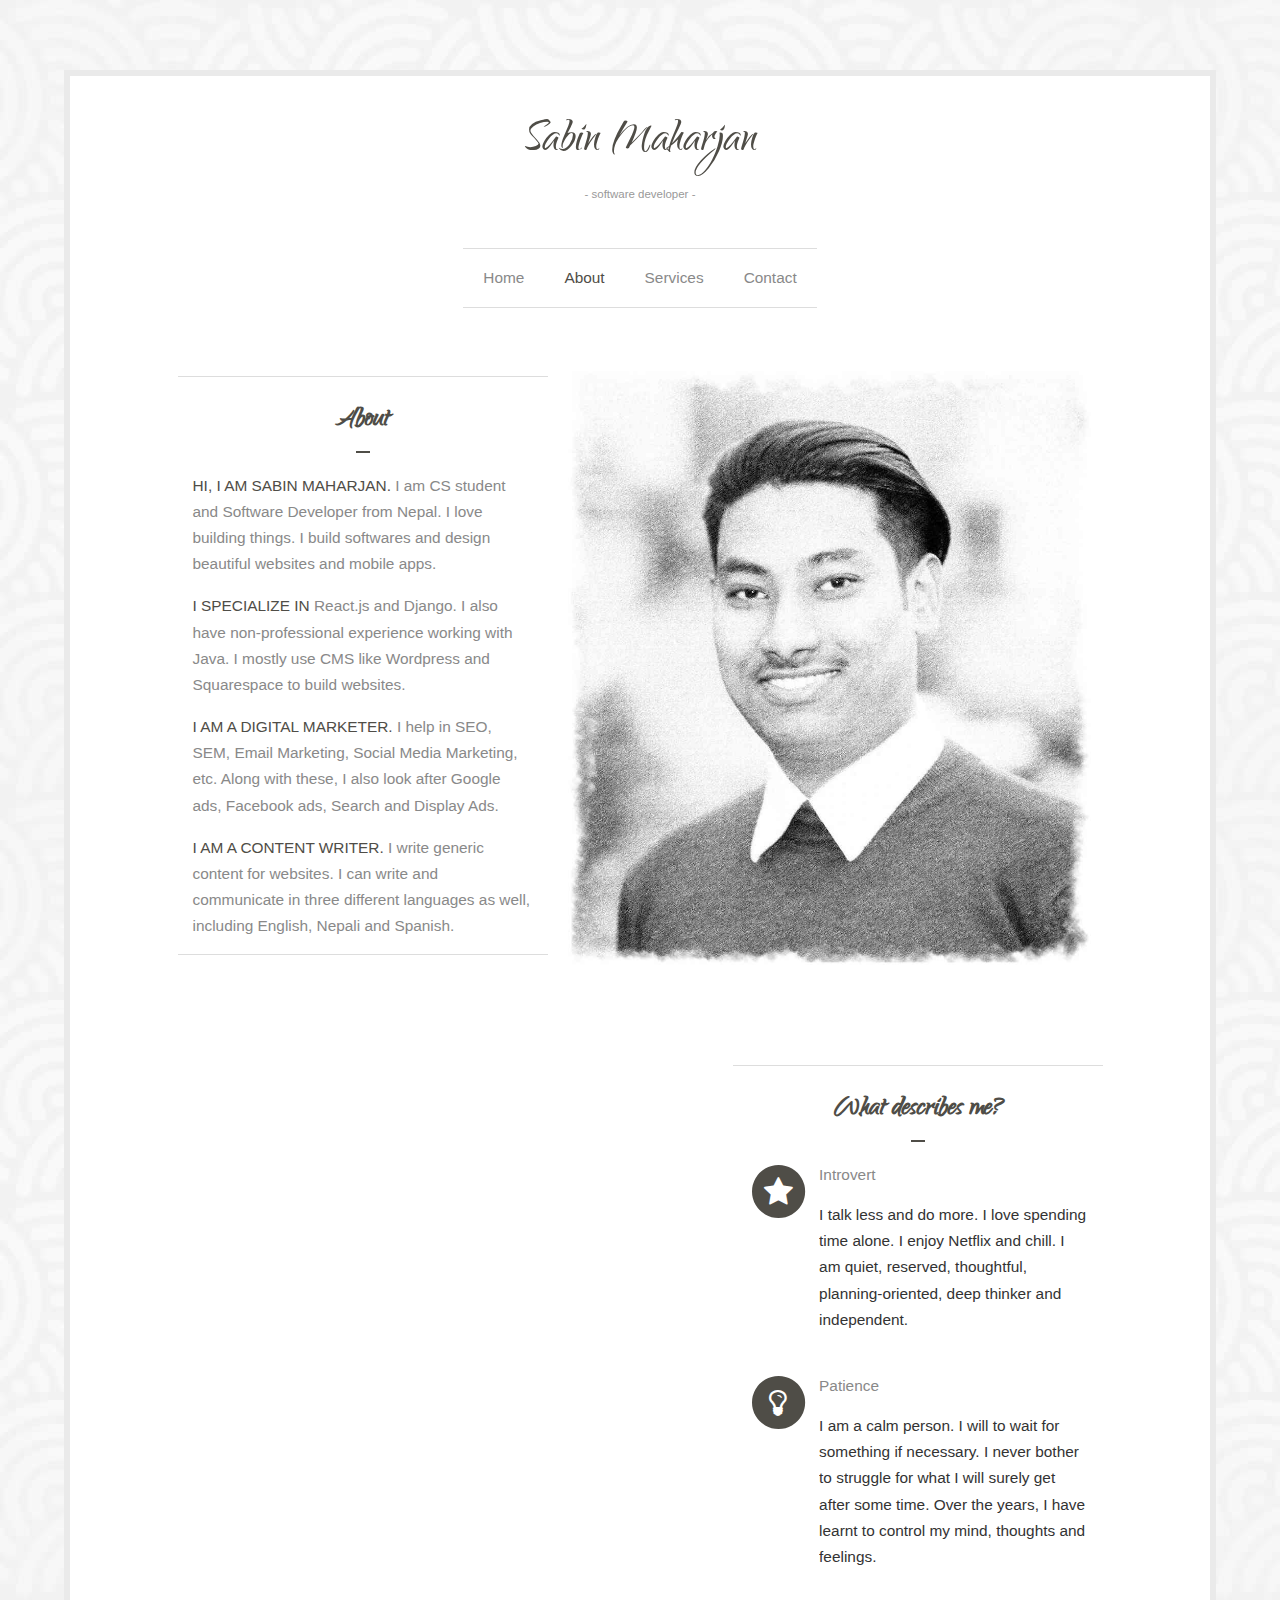
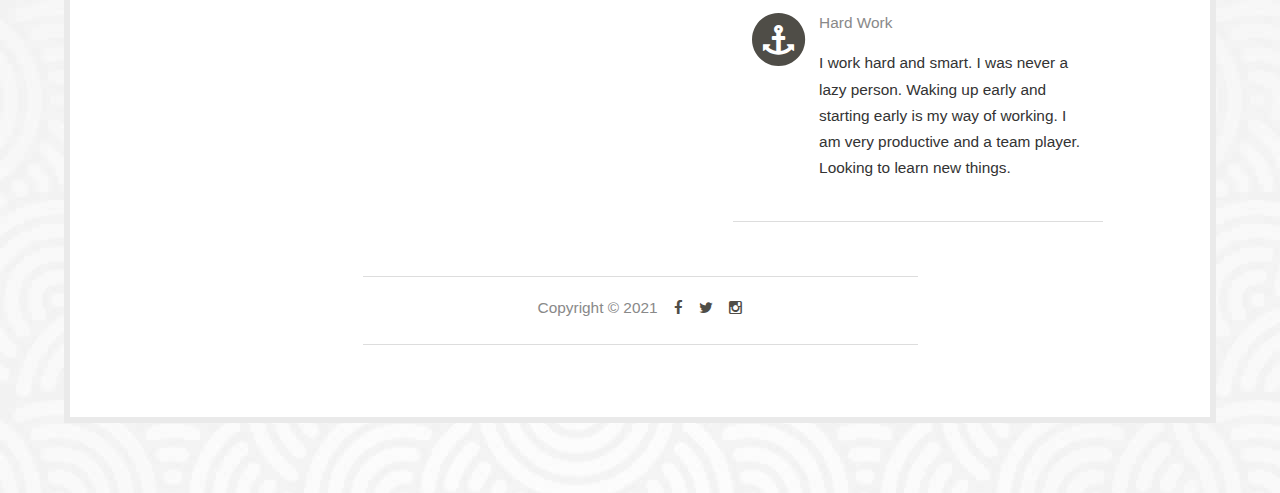
==== about.html @ 5a9d1eaa "First Commit" ====
<!DOCTYPE html>
<html lang="en">
    <head>
        <title>Sabin Maharjan - About</title>

        
        <link rel="apple-touch-icon" sizes="180x180" href="icon/apple-touch-icon.png">
        <link rel="icon" type="image/png" sizes="32x32" href="icon/favicon-32x32.png">
        <link rel="icon" type="image/png" sizes="16x16" href="icon/favicon-16x16.png">
        <link rel="manifest" href="/site.webmanifest">

        <meta charset="utf-8">
        <meta name="description" content="">
        <meta name="viewport" content="width=device-width, initial-scale=1">
        
        <!-- Boostrap Core CSS-->
        <link rel="stylesheet" href="css/bootstrap.min.css"> 
        
        <!-- Main CSS -->
        <link rel="stylesheet" href="css/style.css">
        
        <!-- Animate CSS -->
        <link href="css/animate.css" rel="stylesheet">
        
        <!-- Google fonts -->
        <link href='http://fonts.googleapis.com/css?family=Oxygen:400,300' rel='stylesheet' type='text/css'>
        <link rel="stylesheet" type="text/css" href="http://fonts.googleapis.com/css?family=Qwigley" >
        <!-- Font awesome -->
        <link href="font-awesome-4.1.0/css/font-awesome.min.css" rel="stylesheet" type="text/css">

   </head>
   <body>
   
   <!-- Start wrapper -->
   <div class="wrapper">
  	  <div class="col-md-12">
         <!-- Logo -->
         <div class="brand wow fadeIn" data-wow-delay="0.1s"> Sabin Maharjan
           <div class="title"> - software developer -  </div>
         </div>

         <!-- Navigation -->
         <nav class="navbar navbar-default" role="navigation">
            <!-- Brand and toggle get grouped for better mobile display -->
            <div class="navbar-header">
                <button type="button" class="navbar-toggle" data-toggle="collapse" data-target="#bs-example-navbar-collapse-1">
                    <span class="sr-only">Toggle navigation</span>
                    <span class="icon-bar"></span>
                    <span class="icon-bar"></span>
                    <span class="icon-bar"></span>
                </button>
                <!-- navbar-brand is hidden on larger screens, but visible when the menu is collapsed -->
                <div class="navbar-brand"><a href="#">Sabin Maharjan</a>
                <div class="title"> - software developer - </div>
                </div>
                 
            </div>
            <!-- Collect the nav links, forms, and other content for toggling -->
            <div class="collapse navbar-collapse" id="bs-example-navbar-collapse-1">
                <ul class="nav navbar-nav">
                    <li class="dropdown">
                        <li>
                            <a href="index.html">Home</a>
                        </li>
                    </li>
                    <li class="active">
                       <a href="about.html">About</a>
                    </li>
                    <li>
                       <a href="services.html">Services</a>
                    </li>
                    <li>
                       <a href="contact.html">Contact</a>
                    </li>
                </ul>
            </div>
            <!-- /navbar-collapse -->
         </nav>
         <!-- End nav -->


         <!-- Start margin -->
         <div class="margin-about">
             <!-- Start left column -->
             <div class="box-about col-md-4 col-xs-offset-1">
               <h3 class="heading-inner">About</h3>
                  <div class="hr"></div>
                    <h4>
                    <span class="text-about">Hi, I am Sabin Maharjan. </span> I am CS student and Software Developer from Nepal. I love building things. I build softwares and design beautiful websites and mobile apps.
                    </h4>
                    
                    <h4>
                    <span class="text-about">I specialize in</span> React.js and Django. I also have non-professional experience working with Java. I mostly use CMS like Wordpress and Squarespace to build websites.
                    </h4>
                    
                    <h4>
                    <span class="text-about">I am a digital marketer.</span> I help in SEO, SEM, Email Marketing, Social Media Marketing, etc. Along with these, I also look after Google ads, Facebook ads, Search and Display Ads.</h4>
                    <h4>
                    <span class="text-about">I am a content writer.</span> I write generic content for websites. I can write and communicate in three different languages as well, including English, Nepali and Spanish.</h4>               
                   
             </div>
             <!-- End left column -->
             
             <!-- Start right image -->
             <div class="col-md-6 wow fadeIn" data-wow-delay="0.1s">
               <img src="img/potrait1.jpg" alt="" class="photo-about"/> 
             </div>
             <!-- End right image -->
         </div>
         <!-- End margin -->
         
         <div class="col-md-12">
         </div>
         
         
         <!-- Start margin -->
         <div class="margin-about">
         <!-- Start right image -->
             <div class="col-md-6 wow fadeIn col-md-offset-1" data-wow-delay="0.1s">
               <img src="img/potrait2.jpg" alt="" class="photo-about"/> 
             </div>
             <!-- End right image -->
             <!-- Start left column -->
             <div class="box-about col-md-4">
               <h3 class="heading-inner">What describes me?</h3>
                  <div class="hr"></div>
                    <div class="media">
                   <div class="pull-left">
                       <span class="fa-stack fa-2x">
                            <i class="fa fa-circle fa-stack-2x text-primary"></i>
                            <i class="fa fa-star fa-stack-1x fa-inverse"></i>
                       </span> 
                   </div>
                   <div class="media-body">
                       <h4 class="media-heading">Introvert</h4>
                       <p>I talk less and do more. I love spending time alone. I enjoy Netflix and chill. I am quiet, reserved, thoughtful, planning-oriented, deep thinker and independent.</p>
                   </div>
               </div>
               <div class="media">
                   <div class="pull-left">
                       <span class="fa-stack fa-2x">
                            <i class="fa fa-circle fa-stack-2x text-primary"></i>
                            <i class="fa fa-lightbulb-o fa-stack-1x fa-inverse"></i>
                       </span> 
                   </div>
                   <div class="media-body">
                       <h4 class="media-heading">Patience</h4>
                       <p>I am a calm person. I will to wait for something if necessary. I never bother to struggle for what I will surely get after some time.
                           Over the years, I have learnt to control my mind, thoughts and feelings.
                       </p>
                   </div>
               </div>
               <div class="media">
                   <div class="pull-left">
                       <span class="fa-stack fa-2x">
                            <i class="fa fa-circle fa-stack-2x text-primary"></i>
                            <i class="fa fa-anchor fa-stack-1x fa-inverse"></i>
                       </span> 
                   </div>
                   <div class="media-body">
                       <h4 class="media-heading">Hard Work</h4>
                      <p>I work hard and smart. I was never a lazy person. Waking up early and starting early is my way of working. I am very productive and a team player. Looking to learn new things.</p>
                   </div>
              </div>
                               
             </div>
             <!-- End left column -->
             
             
         </div>
         <!-- End margin -->
         

         <!-- Start footer -->
         <div class="footer col-md-6 col-xs-offset-3">
              <h5>Copyright © 2021 
                <a href="https://facebook.com/sabinmhx"><i class="fa fa-facebook fa-1x icon1"></i></a>
                <a href="https://twitter.com/sabinmhx"><i class="fa fa-twitter fa-1x icon1"></i></a>
                <a href="https://instagram.com/sabinmhx"><i class="fa fa-instagram fa-1x icon1"></i></a>
              </h5>
         </div>
         <!-- End footer -->

      </div>
      <!-- End col-md-12 -->

   </div>
   <!-- End wrapper -->

      
   <!-- jQuery Version 1.11.0 -->
   <script src="js/jquery-1.11.0.js"></script>
   <!-- Boostrap JS -->
   <script src="js/bootstrap.min.js"></script>
   <!-- Smooth scroll JS -->
   <script src="js/smoothscroll.js"></script>
   
   <!-- Wow JavaScript -->
   <script src="js/wow.js"></script>
    
    <script>
    new WOW().init();
    </script>


</body>
</html>
---- css/style.css ----
/* ----------------------------------------------------
	 General styles
------------------------------------------------------- */


body {
	background-color: white;
	background-image: url(../img/bg.jpg);
	background-position: left top;
	background-repeat: repeat;
	-webkit-font-smoothing: antialiased;
}

a {
    color: #4f4d47;
	text-decoration: none;
	-webkit-transition: all .35s; 
	transition: all .35s;
}

a:hover {
	color: #dadada;	
	text-decoration: underline;
}


.wrapper {
  background: white;
  margin: 70px auto;
  width: 90%;
  max-width: 1250px;
  overflow: hidden;
  border: 6px solid #eaeaea;
  -webkit-box-sizing: border-box;
  -moz-box-sizing: border-box;
  box-sizing: border-box;
}


img {
	max-width: 100%;	
	height: auto;
}


p {
	font-size: 1.1em;
    font-family: 'Inter', sans-serif;	
	color: #333;
	line-height: 1.7em;
	margin-top: 14px;
	margin-bottom: 20px;	
}


h1 {
    font-family: 'Qwigley', Helvetica, Sans-serif;	   
    font-size: 2.2em;
	font-weight: 600;
    color: #4f4d47;
	margin-top: 50px;
	margin-bottom: 0;
	text-align: center;
	line-height: 1.7em;
}

h2 {	
    font-family: 'Inter', sans-serif;	
    font-size: 1em;
	font-weight: 400;
	color: #898989;
	margin-top: 40px;
	margin-bottom: 34px;
	text-align: center;
	line-height: 1.7em;
	padding-left: 150px;
	padding-right: 150px;
}


h3 {
    font-family: 'Inter', sans-serif;	
    font-size: 1em;
	font-weight: 400;
	color: #898989;
	margin-top: 16px;
	margin-bottom: 14px;
	text-align: left;
	line-height: 1.7em;
}


h4 {
	font-family: 'Inter', sans-serif;	
    font-size: 1em;
	font-weight: 400;
	color: #898989;
	margin-top: 16px;
	margin-bottom: 14px;
	text-align: left;
	line-height: 1.7em;
}


.heading-inner {
    font-family: 'Qwigley', Helvetica, Sans-serif;	   
    font-size: 2.2em;
	font-weight: 600;
    color: #4f4d47;
	margin-top: 16px;
	margin-bottom: 0;
	text-align: center;
	line-height: 1.7em;
}


.hr {
	border-bottom: 2px solid #4f4d47;
	display: block;
	width: 14px;
	margin: auto;
	margin-bottom: 20px;
}


.media, .media-heading {
	font-size: 1em;
}

.media .text-primary {
    color: #4f4d47;
}

.media, p {
	font-size: 1em;
    font-family: 'Inter', sans-serif;	
	color: #333;
	line-height: 1.7em;
	margin-top: 14px;
	margin-bottom: 20px;	
}



/* ----------------------------------------------------
	 Navigation and logo styles
------------------------------------------------------- */


.brand {
	display: none;
}

.navbar-default .navbar-brand {
    padding: 10px 12px 14px;
    text-align: center;
    font-family: 'Qwigley', Helvetica, Sans-serif;		
	font-size: 2.4em;
    line-height: normal;
    color: #4f4d47;
	text-transform: capitalize;
	margin-top: 38px;
}

.navbar-default .navbar-brand .title {
    display: block;
    padding: 10px 0 45px;
    text-align: center;
    font-size: 0.3em;
    font-weight: 400;
	color: #999999;
    text-transform: lowercase;
	font-family: 'Inter', sans-serif;	
}


.navbar-nav {
    text-transform: capitalize;
    font-weight: 400;
}

.navbar-default {
	background-color: transparent;
}

.navbar-toggle {
    margin-top: 30px;
	border: none;
}

.nav .open>a, .nav .open>a:hover, .nav .open>a:focus {
    background-color: #eee;
    border-color: transparent;
}

@media screen and (min-width:768px) {

.brand {
    display: inherit;
    margin: 0;
    padding: 30px 0 14px;
    text-align: center;
    font-family: 'Qwigley', Helvetica, Sans-serif;
	font-size: 4.1em;
    line-height: normal;
    color: #4f4d47;
    text-transform: capitalize;
}


.brand .title {
    display: block;
    padding: 10px 0 27px;
    text-align: center;
    font-size: 0.2em;
    font-weight: 400;
	color: #999999;
    text-transform: lowercase;
	font-family: 'Inter', sans-serif;	
}

.navbar {
    border-radius: 0; 
    min-height: 0;
}


.navbar-header {
    display: none;
}

.navbar-default {
    border: none;
    background: #fff;
    margin-top: 7px;
	padding-bottom: 12px;
}
	
.navbar-default .navbar-nav>li>a {
	color: #898989;
	font-family: 'Inter', sans-serif;
	font-size: 1.1em;
    border-top: 1px solid #dddddd;
    border-bottom: 1px solid #dddddd;
}

.navbar-default .navbar-nav>li>a:hover {
	color: #999999;
}

.nav>li>a {
    padding: 20px;
}

.navbar-nav>li>a {
    line-height: normal;
}

.navbar-nav {
    display: table;
    float: none;
    margin: 0 auto;
    table-layout: fixed;
}

.navbar-default .navbar-nav > .active > a, 
.navbar-default .navbar-nav > .active > a:hover, 
.navbar-default .navbar-nav > .active > a:focus {
    color: #4f4d47;
	background-color: transparent;
}

}


/* ----------------------------------------------------
	 Buttons styles
------------------------------------------------------- */


.btn {
	border-radius: 0px;
	text-decoration: none;
	padding: 12px 15px;
	font-size: 1em;
	line-height: 1.5em;
	font-weight: 400;
	letter-spacing: 0.2em;
	-webkit-transition: all .2s ease-in-out;
	-moz-transition: all .2s ease-in-out;
	-ms-transition: all .2s ease-in-out;
	-o-transition: all .2s ease-in-out;
	transition: all .2s ease-in-out;
	margin-bottom: 10px;
	margin-top: 10px;
}

.home-btn {
	color: #898989;
	background-color: transparent;
    border: 2px solid #dadada;
}

.home-btn:hover {
    color: #4f4d47;
	background-color: transparent;
	border-color: #4f4d47;	
}

.home1-btn {
	color: #898989;
	background-color: transparent;
    border: 2px solid #dadada;
	margin-top: 30px;
}

.home1-btn:hover {
    color: #4f4d47;
	background-color: transparent;
	border-color: #4f4d47;	
}


/* ----------------------------------------------------
	 Home page styles
------------------------------------------------------- */


.main-image {
	margin-top: 20px;
	z-index:1;
}


.box-home {
	color: #898989;
	font-family: 'Inter', sans-serif;
	font-size: 1.35em;
    border-top: 1px solid #dddddd;
    border-bottom: 1px solid #dddddd;
	margin-top: 220px;
}

.box-home a {
    color: #e74c3c;
	font-family: 'Inter', sans-serif;
	font-size: 0.9em;
}

.quote-img{
	margin-left: 85%;
}

.box-home a:hover{
	color: #898989;
}


.photo-home {
	margin-top: 60px;
	margin-bottom: 30px;
	margin-left: 5px;
}

.text-left {
    font-family: 'Inter', sans-serif;
    font-size: 1em;
	color: #898989;
	margin-top: 16px;
	margin-bottom: 14px;
	text-align: left;
	line-height: 1.7em;
	display: inline;
	font-weight: 400;
}


.first .square {
    width: 200px;
    height: 200px;
    border: 15px solid white;
    position: absolute;
    top: 87px;
    right: 41px;
    z-index: 1;
}


/* ----------------------------------------------------
	 About page styles
------------------------------------------------------- */


.margin-about {
	margin-top: -32px;
}


.box-about {
	color: #898989;
	font-family: 'Inter', sans-serif;
	font-size: 1.1em;
    border-top: 1px solid #dddddd;
    border-bottom: 1px solid #dddddd;
	margin-top: 68px;
}

.photo-about {
	margin-top: 59px;
	margin-bottom: 30px;
	margin-left: 5px;
}


.text-about {
    font-size: 1em;
	font-weight: 400;
	text-transform: uppercase;
    color: #4f4d47;
}


/* ----------------------------------------------------
	 Services page styles
------------------------------------------------------- */


.margin-services {
	margin-top: 50px;
}

.margin-services p {
	font-size: 1.1em;
    font-family: 'Inter', sans-serif;	
	line-height: 1.7em;
	margin-top: 14px;
	margin-bottom: 20px;
}

.heading-services {
    font-size: 1.4em;
	font-weight: 600;
    color: #4f4d47;
	margin-top: 140px;
	text-align: center;
	font-family: 'Inter', sans-serif;
	line-height: 1.7em;
	margin-left: -160px;
	background-color: #e0e0e0;
	padding: 15px;
	width: 44%;
}

.photo-services {
	margin-top: 13px;
	margin-bottom: 86px;
}

.first-s .square {
    width: 200px;
    height: 200px;
    border: 15px solid white;
    position: absolute;
    top: 77px;
    right: 41px;
}


/* ----------------------------------------------------
	 Collections page styles
------------------------------------------------------- */


.margin-collection {
	margin-top: 30px;
}

.heading-c {
	font-family: 'Inter', sans-serif;
    font-size: 1em;
	font-weight: 400;
	color: #898989;
	margin-top: 16px;
	margin-bottom: 45px;
	text-align: center;
	line-height: 1.7em;
}

.portfolio-items, 
.portfolio-filter {
  list-style: none outside none;
  margin: 0 0 40px 0;
  padding: 0;
}

.portfolio-filter > li {
  display: inline-block;
}

.portfolio-filter > li a {
  background: none repeat scroll 0 0 #FFFFFF;
  font-size: 1em;
  font-weight: 400;
  margin-right: 10px;
  text-transform: lowercase;
  transition: all 0.9s ease 0s;
  -moz-transition: all 0.9s ease 0s;
  -webkit-transition: all 0.9s ease 0s;
  -o-transition: all 0.9s ease 0s;
  outline: none;
  border-radius: 0;
  color: #898989;
  background-color: transparent;
  border: 1px solid #dadada;

}

.portfolio-filter > li a:hover,
.portfolio-filter > li a.active{
  color: #898989;
  background: #e0e0e0;
  border: 1px solid #dadada;
  box-shadow: none;
}

.portfolio-items > li {
  float: left;
  padding: 0;
  -webkit-box-sizing: border-box;
  -moz-box-sizing: border-box;
  box-sizing: border-box;
}

.portfolio-item {
  margin: 0;
  padding:0;
}

/* Isotope styles */
/**** Isotope Filtering ****/
.isotope-item {
  z-index: 2;
}

.isotope-hidden.isotope-item {
  z-index: 1;
}

/**** Isotope CSS3 transitions ****/
.isotope,
.isotope .isotope-item {
  -webkit-transition-duration: 0.8s;
  -moz-transition-duration: 0.8s;
  -ms-transition-duration: 0.8s;
  -o-transition-duration: 0.8s;
  transition-duration: 0.8s;
}

.isotope {
  -webkit-transition-property: height, width;
  -moz-transition-property: height, width;
  -ms-transition-property: height, width;
  -o-transition-property: height, width;
  transition-property: height, width;
}

.isotope .isotope-item {
  -webkit-transition-property: -webkit-transform, opacity;
  -moz-transition-property: -moz-transform, opacity;
  -ms-transition-property: -ms-transform, opacity;
  -o-transition-property: -o-transform, opacity;
  transition-property: transform, opacity;
}

/**** disabling Isotope CSS3 transitions ****/
.isotope.no-transition,
.isotope.no-transition .isotope-item,
.isotope .isotope-item.no-transition {
  -webkit-transition-duration: 0s;
  -moz-transition-duration: 0s;
  -ms-transition-duration: 0s;
  -o-transition-duration: 0s;
  transition-duration: 0s;
}

/* End: Recommended Isotope styles */
/* disable CSS transitions for containers with infinite scrolling*/
.isotope.infinite-scrolling {
  -webkit-transition: none;
  -moz-transition: none;
  -ms-transition: none;
  -o-transition: none;
  transition: none;
}


.recent-work-wrap {
  position: relative;
}


.recent-work-wrap img {
  max-width: 100%;
}

.recent-work-wrap .recent-work-inner {
  top: 0;
  background: transparent;
  opacity: 0.9;
  width: 100%;
  border-radius: 0;
  margin-bottom: 0;
}

.recent-work-wrap:hover .overlay {
  opacity: 0.7;
   -webkit-filter: grayscale(1);
  filter: grayscale(1);
  -webkit-transition-duration: 1s;
  -moz-transition-duration: 1s;
  -ms-transition-duration: 1s;
  -o-transition-duration: 1s;
  transition-duration: 1s;
}

.grid {
	position: relative;
	list-style: none;
	text-align: center;
	margin-top: 40px;
}


.grid figure {
	position: relative;
	overflow: hidden;
	text-align: center;
	cursor: pointer;
}

.grid figure img {
	position: relative;
	display: block;
}

.grid figure figcaption {
	padding: 2em;
	color: #fff;
	text-transform: uppercase;
	-webkit-backface-visibility: hidden;
	backface-visibility: hidden;
}

.grid figure figcaption::before,
.grid figure figcaption::after {
	pointer-events: none;
}

.grid figure figcaption,
.grid figure figcaption > a {
	position: absolute;
	top: 0;
	left: 0;
	width: 100%;
	height: 100%;
}


.grid figure figcaption > a {
	z-index: 1000;
	text-indent: 200%;
	white-space: nowrap;
	font-size: 0;
	opacity: 0;
}

.grid figure h2 {
	word-spacing: -0.15em;
	font-weight: 400;
    font-family: 'Inter', sans-serif;
}

.grid figure h2 span {
	font-weight: 400;
	margin-left: 10px;
}

.grid figure h2,
.grid figure p {
	margin: 0;
}

.grid figure p {
	letter-spacing: 1px;
	font-size: 1em;
	color: white;
	text-align: center;
}

figure.effect-moses {
	background: -webkit-linear-gradient(-45deg, #EC65B7 0%,#05E0D8 100%);
	background: linear-gradient(-45deg, #EC65B7 0%,#05E0D8 100%);
}

figure.effect-moses img {
	opacity: 0.85;
	-webkit-transition: opacity 0.35s;
	transition: opacity 0.35s;
}

figure.effect-moses h2,
figure.effect-moses p {
	padding: 20px;
	width: 50%;
	height: 50%;
	border-top: 1px solid #fff;
	color: white;
}

figure.effect-moses h2 {
	padding: 20px;
	width: 50%;
	height: 50%;
	text-align: left;
	-webkit-transition: -webkit-transform 0.35s;
	transition: transform 0.35s;
	-webkit-transform: translate3d(10px,10px,0);
	transform: translate3d(10px,10px,0);
	font-size: 1.6em;
}

figure.effect-moses p {
	float: right;
	padding: 20px;
	text-align: right;
	opacity: 0;
	-webkit-transition: opacity 0.35s, -webkit-transform 0.35s;
	transition: opacity 0.35s, transform 0.35s;
	-webkit-transform: translate3d(-50%,-50%,0);
	transform: translate3d(-50%,-50%,0);
	font-size: 0.9em;
}

figure.effect-moses:hover h2 {
	-webkit-transform: translate3d(0,0,0);
	transform: translate3d(0,0,0);
}

figure.effect-moses:hover p {
	opacity: 1;
	-webkit-transform: translate3d(0,0,0);
	transform: translate3d(0,0,0);
}

figure.effect-moses:hover img {
	opacity: 0.6;
}


/*---------------------------------------------------
	Resume page styles
---------------------------------------------------*/

.margin-resume {
	margin-top: 40px;
	margin-bottom: -20px;
}

.desc {
	padding-top: 25px;
}

.desc p {
	color: #2f2f2f;
}

.desc .e-heading {
    color: #e74c3c;
	font-weight: 400;
	text-transform: none;
	font-size: 1em;
}


.more {
	color: #7D7D7D;
	line-height: 1.6em;
}


.date {
	font-size: 0.8em;
	text-transform: uppercase;
}


.line-symbol {
    padding: 0;
    border: none;
    border-top: 1px solid #DADADA;
    color: #A3A3A3;
    text-align: center;
	width: 83%;
	margin: 0 auto;
	background: transparent;
	margin-top: 23px;
}

.line-symbol:after {
    content: "resume";
    display: inline-block;
    position: relative;
    top: -0.7em;
    font-size: 1.1em;
    padding: 0 0.25em;
    background: white;
    font-family: 'Qwigley', Helvetica, Sans-serif;	   
}



/* ----------------------------------------------------
	 News page styles
------------------------------------------------------- */


.margin-news {
	margin-top: 30px;
}


.holder {
	width: 100%;
	padding-bottom: 6px;
	margin-top: 40px;
}

.holder p {
	font-size: 1.1em;
    font-family: 'Inter', sans-serif;	
	color: #898989;
	line-height: 1.7em;
	margin-top: 14px;
	margin-bottom: 20px;
}

h5 {
    font-size: 1.1em;
	font-weight: 600;
    color: #4f4d47;
	margin-top: 50px;
	text-align: center;
	font-family: 'Inter', sans-serif;
	line-height: 1.7em;
}


h5 .date {
    font-size: 0.9em;
	font-weight: 400;
    color: #e74c3c;
	margin-top: 15px;
	margin-bottom: 14px;
	text-align: center;
	line-height: 1.7em;
	display: block;
	text-transform: lowercase;
	font-family: 'Inter', sans-serif;	
}

.photo-news {
	margin-top: 13px;
	margin-bottom: 26px;
}


/* ----------------------------------------------------
	 Contact page styles
------------------------------------------------------- */


.margin-contact {
	margin-top: -32px;
}

.box-contact {
	font-family: 'Inter', sans-serif;
    border-top: 1px solid #dddddd;
	margin-top: 68px;
}

#contact-area {
	margin-top: 25px;
}

#contact-area input, #contact-area textarea {
	padding: 5px;
	width: 64%;
	margin: 0px 0px 10px 0px;
	border: 2px solid #dadada;
}

#contact-area textarea {
	height: 110px;
}

#contact-area textarea:focus, #contact-area input:focus {
	border: 2px solid #900;
}

#contact-area input.submit-button {
	width: 100px;
	float: left;
	margin-left: 116px;
	color: #898989;
	background-color: transparent;
    border: 2px solid #dadada;
}
#contact-area input.submit-button:hover{
	color: #4f4d47;
	background-color: transparent;
	border-color: #4f4d47;	
}
label {
	float: left;
	text-align: left;
	margin-right: 15px;
	width: 100px;
	padding-top: 5px;
	font-size: 1em;
	color: #4f4d47;
}

h6 {
    font-size: 1em;
	font-weight: 400;
    color: #4f4d47;
	margin-top: 100px;
	text-align: left;
	font-family: 'Inter', sans-serif;
	line-height: 1.7em;
	margin-left: 120px;
	padding-bottom: 24px;
}

h6 span {
	font-weight: 400;
    color: #4f4d47;
	margin-top: 10px;
	text-align: left;
	font-family: 'Inter', sans-serif;
	line-height: 1.7em;
	display: block;
}

.photo-contact {
	margin-top: 59px;
	margin-bottom: 70px;
	margin-left: 5px;
}

#map-canvas {
	height: 400px;
	width: 100%;
}


/* ----------------------------------------------------
	 Footer
------------------------------------------------------- */


.footer {
	color: #898989;
	font-family: 'Inter', sans-serif;
	font-size: 1.1em;
    border-top: 1px solid #dddddd;
	border-bottom: 1px solid #dddddd;
    margin-top: 54px;
	margin-bottom: 72px;
}


.footer h5 {
    font-size: 1em;
	font-weight: 400;
	color: #898989;
	margin-top: 18px;
	padding-bottom: 12px;
	text-align: center;
}


.footer h5 .icon1 {
	margin-left: 12px;
}



/* ----------------------------------------------------
	 Responsive styles
------------------------------------------------------- */


@media screen and (max-width:1280px) {

.box-home {
	margin-top: 97px;
}

.portfolio-items, 
.portfolio-filter {
  margin: 0 53px 40px 0;
  padding: 0;
}

}


@media screen and (max-width:1024px) {

.box-home {
	margin-top: 70px;
}

.photo-home {
	margin-top: 80px;
}

.portfolio-items, 
.portfolio-filter {
  margin: 0 87px 40px 0;
  padding: 0;
}

#contact-area input.submit-button {
	margin-left: 0;
}

h6 {
	margin-left: 0;
}

.first .square {
  width: 150px;
  height: 150px;
  border: 15px solid white;
  position: absolute;
  top: 100px;
  right: 27px;
  z-index: 1;
}

.grid figure p {
	letter-spacing: 1px;
	font-size: 0.7em;
	color: white;
	text-align: center;
}


}


@media screen and (max-width:800px) {

.col-xs-offset-3, .col-xs-offset-1 {
	margin-left: 0;
}
	
.photo-home {
	margin-left: 0;
}

.photo-about {
	margin-left: 0;
}

.photo-contact {
	margin-left: 0;
}

.box-home {
	margin-top: 60px;
}

.portfolio-items, 
.portfolio-filter {
  margin: 0 68px 40px 0;
  padding: 0;
}


.margin-about, .margin-collection, .margin-resume, .margin-news, .margin-contact {
	margin-top: 64px;
}

#contact-area input, #contact-area textarea {
	width: 70%;
}

#contact-area input.submit-button {
	margin-left: 118px;
}

h6 {
	margin-left: 116px;
}

.first .square {
	display: none;
}

.grid figure p {
	letter-spacing: 1px;
	font-size: 0.9em;
	color: white;
	text-align: center;
}


}


@media screen and (max-width:768px) {

.portfolio-items, 
.portfolio-filter {
  margin: 0 95px 40px 0;
  padding: 0;
}

.heading-services {
    font-size: 1.4em;
	font-weight: 600;
    color: #4f4d47;
	margin-top: 10px;
	text-align: center;
	font-family: 'Inter', sans-serif;
	line-height: 1.7em;
	margin: 0 auto;
	background-color: #dadada;
	padding: 15px;
	width: 90%;
}

.photo-services {
	margin-top: 13px;
	margin-bottom: 29px;
}

.margin-services p {
	margin-bottom: 44px;
}

.nav>li>a {
    padding: 14px;
}

}

@media screen and (max-width:600px) {

.navbar {
    border: none !important;
}

.resp{
	margin-top: 24px;
}

.navbar-toggle {
    margin-top: 78px;
	border: none;
}

.portfolio-items, 
.portfolio-filter {
  margin: 0 0 40px 0;
  padding: 0;
}

.heading-collections {
	margin-top: 42px;
}


}


@media screen and (max-width:480px) {
	
h2 {
	padding-left: 40px;
	padding-right: 40px;
}


#contact-area input.submit-button {
	margin-left: 50px;
}


h6 {
	margin-left: 0;
}

.photo-about {
	margin-top: 20px;
	margin-bottom: 4px;
	margin-left: 5px;
}

}

@media screen and (max-width:480px) {

.grid figure p {
	display:  none;
}

.first-s .square {
	display: none;
}

.heading-services {
    font-size: 1.1em;
}

}
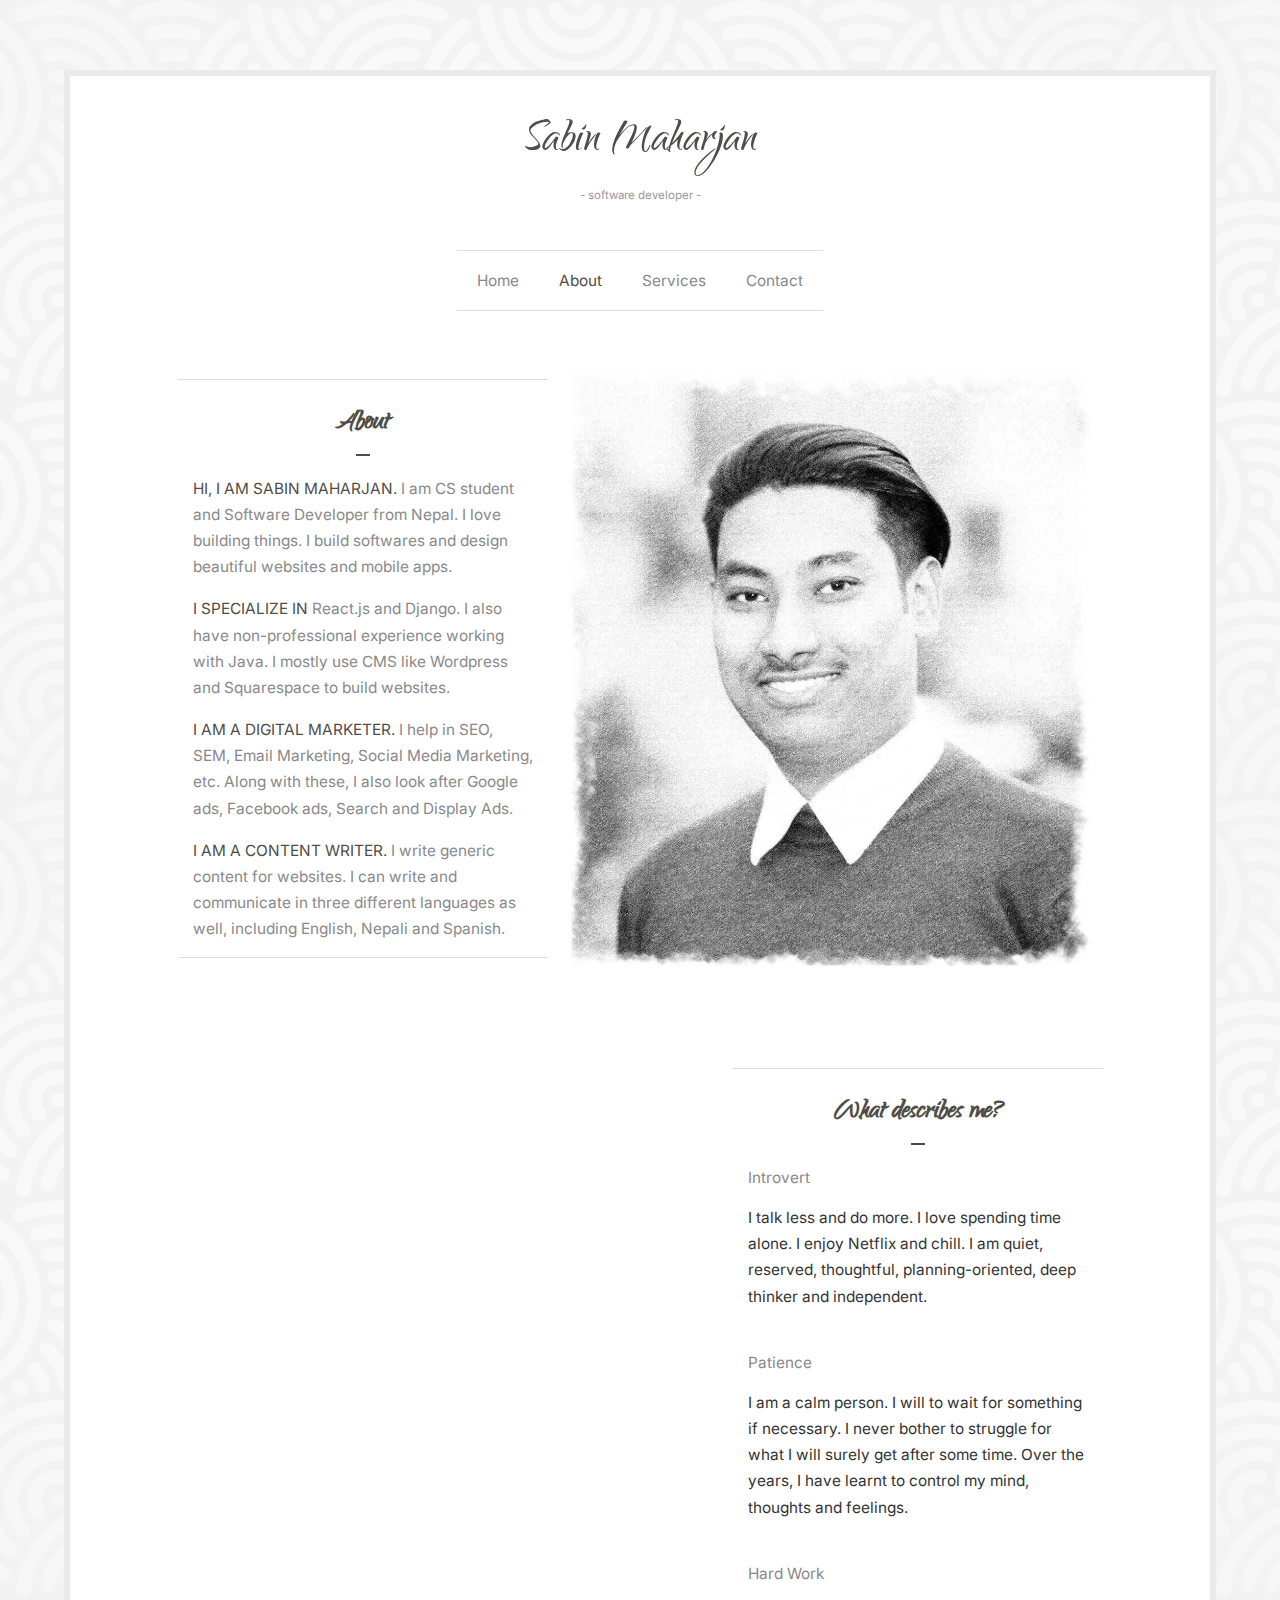
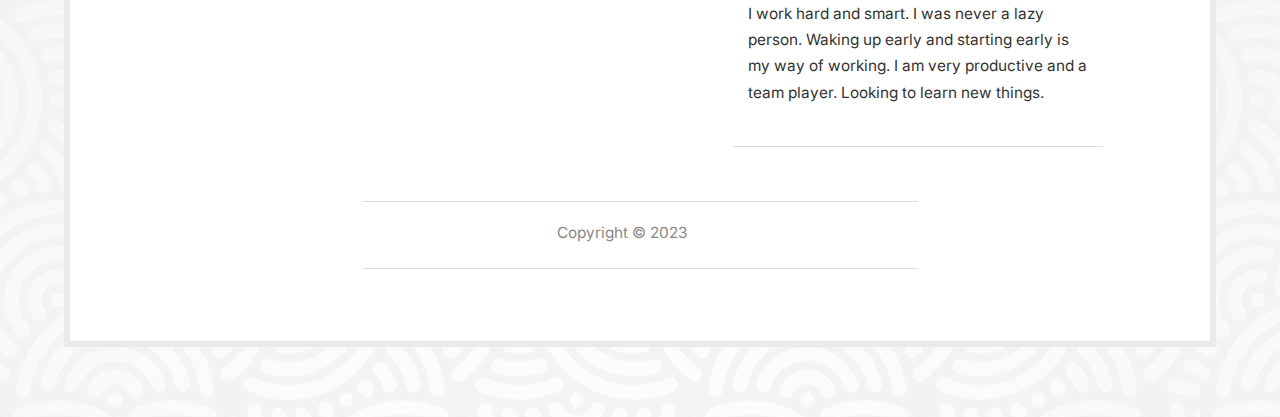
==== commit 67d24d3a: "Font settings changed" ====
--- a/about.html
+++ b/about.html
@@ -1,207 +1,225 @@
 <!DOCTYPE html>
 <html lang="en">
-    <head>
-        <title>Sabin Maharjan - About</title>
-
-        
-        <link rel="apple-touch-icon" sizes="180x180" href="icon/apple-touch-icon.png">
-        <link rel="icon" type="image/png" sizes="32x32" href="icon/favicon-32x32.png">
-        <link rel="icon" type="image/png" sizes="16x16" href="icon/favicon-16x16.png">
-        <link rel="manifest" href="/site.webmanifest">
-
-        <meta charset="utf-8">
-        <meta name="description" content="">
-        <meta name="viewport" content="width=device-width, initial-scale=1">
-        
-        <!-- Boostrap Core CSS-->
-        <link rel="stylesheet" href="css/bootstrap.min.css"> 
-        
-        <!-- Main CSS -->
-        <link rel="stylesheet" href="css/style.css">
-        
-        <!-- Animate CSS -->
-        <link href="css/animate.css" rel="stylesheet">
-        
-        <!-- Google fonts -->
-        <link href='http://fonts.googleapis.com/css?family=Oxygen:400,300' rel='stylesheet' type='text/css'>
-        <link rel="stylesheet" type="text/css" href="http://fonts.googleapis.com/css?family=Qwigley" >
-        <!-- Font awesome -->
-        <link href="font-awesome-4.1.0/css/font-awesome.min.css" rel="stylesheet" type="text/css">
-
-   </head>
-   <body>
-   
-   <!-- Start wrapper -->
-   <div class="wrapper">
-  	  <div class="col-md-12">
-         <!-- Logo -->
-         <div class="brand wow fadeIn" data-wow-delay="0.1s"> Sabin Maharjan
-           <div class="title"> - software developer -  </div>
-         </div>
-
-         <!-- Navigation -->
-         <nav class="navbar navbar-default" role="navigation">
-            <!-- Brand and toggle get grouped for better mobile display -->
-            <div class="navbar-header">
-                <button type="button" class="navbar-toggle" data-toggle="collapse" data-target="#bs-example-navbar-collapse-1">
-                    <span class="sr-only">Toggle navigation</span>
-                    <span class="icon-bar"></span>
-                    <span class="icon-bar"></span>
-                    <span class="icon-bar"></span>
-                </button>
-                <!-- navbar-brand is hidden on larger screens, but visible when the menu is collapsed -->
-                <div class="navbar-brand"><a href="#">Sabin Maharjan</a>
+
+<head>
+    <title>Sabin Maharjan - About</title>
+
+
+    <link rel="apple-touch-icon" sizes="180x180" href="icon/apple-touch-icon.png">
+    <link rel="icon" type="image/png" sizes="32x32" href="icon/favicon-32x32.png">
+    <link rel="icon" type="image/png" sizes="16x16" href="icon/favicon-16x16.png">
+    <link rel="manifest" href="/site.webmanifest">
+
+    <meta charset="utf-8">
+    <meta name="description" content="">
+    <meta name="viewport" content="width=device-width, initial-scale=1">
+
+    <!-- Boostrap Core CSS-->
+    <link rel="stylesheet" href="css/bootstrap.min.css">
+
+    <!-- Main CSS -->
+    <link rel="stylesheet" href="css/style.css">
+
+    <!-- Animate CSS -->
+    <link href="css/animate.css" rel="stylesheet">
+
+    <!-- Google fonts -->
+    <link href='http://fonts.googleapis.com/css?family=Oxygen:400,300' rel='stylesheet' type='text/css'>
+    <link rel="stylesheet" type="text/css" href="http://fonts.googleapis.com/css?family=Qwigley">
+    <!-- Font awesome -->
+    <link href="font-awesome-4.1.0/css/font-awesome.min.css" rel="stylesheet" type="text/css">
+
+</head>
+
+<body>
+
+    <!-- Start wrapper -->
+    <div class="wrapper">
+        <div class="col-md-12">
+            <!-- Logo -->
+            <div class="brand wow fadeIn" data-wow-delay="0.1s"> Sabin Maharjan
                 <div class="title"> - software developer - </div>
-                </div>
-                 
-            </div>
-            <!-- Collect the nav links, forms, and other content for toggling -->
-            <div class="collapse navbar-collapse" id="bs-example-navbar-collapse-1">
-                <ul class="nav navbar-nav">
-                    <li class="dropdown">
+            </div>
+
+            <!-- Navigation -->
+            <nav class="navbar navbar-default" role="navigation">
+                <!-- Brand and toggle get grouped for better mobile display -->
+                <div class="navbar-header">
+                    <button type="button" class="navbar-toggle" data-toggle="collapse"
+                        data-target="#bs-example-navbar-collapse-1">
+                        <span class="sr-only">Toggle navigation</span>
+                        <span class="icon-bar"></span>
+                        <span class="icon-bar"></span>
+                        <span class="icon-bar"></span>
+                    </button>
+                    <!-- navbar-brand is hidden on larger screens, but visible when the menu is collapsed -->
+                    <div class="navbar-brand"><a href="#">Sabin Maharjan</a>
+                        <div class="title"> - software developer - </div>
+                    </div>
+
+                </div>
+                <!-- Collect the nav links, forms, and other content for toggling -->
+                <div class="collapse navbar-collapse" id="bs-example-navbar-collapse-1">
+                    <ul class="nav navbar-nav">
+                        <li class="dropdown">
                         <li>
                             <a href="index.html">Home</a>
                         </li>
-                    </li>
-                    <li class="active">
-                       <a href="about.html">About</a>
-                    </li>
-                    <li>
-                       <a href="services.html">Services</a>
-                    </li>
-                    <li>
-                       <a href="contact.html">Contact</a>
-                    </li>
-                </ul>
-            </div>
-            <!-- /navbar-collapse -->
-         </nav>
-         <!-- End nav -->
-
-
-         <!-- Start margin -->
-         <div class="margin-about">
-             <!-- Start left column -->
-             <div class="box-about col-md-4 col-xs-offset-1">
-               <h3 class="heading-inner">About</h3>
-                  <div class="hr"></div>
-                    <h4>
-                    <span class="text-about">Hi, I am Sabin Maharjan. </span> I am CS student and Software Developer from Nepal. I love building things. I build softwares and design beautiful websites and mobile apps.
-                    </h4>
-                    
-                    <h4>
-                    <span class="text-about">I specialize in</span> React.js and Django. I also have non-professional experience working with Java. I mostly use CMS like Wordpress and Squarespace to build websites.
-                    </h4>
-                    
-                    <h4>
-                    <span class="text-about">I am a digital marketer.</span> I help in SEO, SEM, Email Marketing, Social Media Marketing, etc. Along with these, I also look after Google ads, Facebook ads, Search and Display Ads.</h4>
-                    <h4>
-                    <span class="text-about">I am a content writer.</span> I write generic content for websites. I can write and communicate in three different languages as well, including English, Nepali and Spanish.</h4>               
-                   
-             </div>
-             <!-- End left column -->
-             
-             <!-- Start right image -->
-             <div class="col-md-6 wow fadeIn" data-wow-delay="0.1s">
-               <img src="img/potrait1.jpg" alt="" class="photo-about"/> 
-             </div>
-             <!-- End right image -->
-         </div>
-         <!-- End margin -->
-         
-         <div class="col-md-12">
-         </div>
-         
-         
-         <!-- Start margin -->
-         <div class="margin-about">
-         <!-- Start right image -->
-             <div class="col-md-6 wow fadeIn col-md-offset-1" data-wow-delay="0.1s">
-               <img src="img/potrait2.jpg" alt="" class="photo-about"/> 
-             </div>
-             <!-- End right image -->
-             <!-- Start left column -->
-             <div class="box-about col-md-4">
-               <h3 class="heading-inner">What describes me?</h3>
-                  <div class="hr"></div>
+                        </li>
+                        <li class="active">
+                            <a href="about.html">About</a>
+                        </li>
+                        <li>
+                            <a href="services.html">Services</a>
+                        </li>
+                        <li>
+                            <a href="contact.html">Contact</a>
+                        </li>
+                    </ul>
+                </div>
+                <!-- /navbar-collapse -->
+            </nav>
+            <!-- End nav -->
+
+
+            <!-- Start margin -->
+            <div class="margin-about">
+                <!-- Start left column -->
+                <div class="box-about col-md-4 col-xs-offset-1">
+                    <h3 class="heading-inner">About</h3>
+                    <div class="hr"></div>
+                    <h4>
+                        <span class="text-about">Hi, I am Sabin Maharjan. </span> I am CS student and Software Developer
+                        from Nepal. I love building things. I build softwares and design beautiful websites and mobile
+                        apps.
+                    </h4>
+
+                    <h4>
+                        <span class="text-about">I specialize in</span> React.js and Django. I also have
+                        non-professional experience working with Java. I mostly use CMS like Wordpress and Squarespace
+                        to build websites.
+                    </h4>
+
+                    <h4>
+                        <span class="text-about">I am a digital marketer.</span> I help in SEO, SEM, Email Marketing,
+                        Social Media Marketing, etc. Along with these, I also look after Google ads, Facebook ads,
+                        Search and Display Ads.
+                    </h4>
+                    <h4>
+                        <span class="text-about">I am a content writer.</span> I write generic content for websites. I
+                        can write and communicate in three different languages as well, including English, Nepali and
+                        Spanish.
+                    </h4>
+
+                </div>
+                <!-- End left column -->
+
+                <!-- Start right image -->
+                <div class="col-md-6 wow fadeIn" data-wow-delay="0.1s">
+                    <img src="img/potrait1.jpg" alt="" class="photo-about" />
+                </div>
+                <!-- End right image -->
+            </div>
+            <!-- End margin -->
+
+            <div class="col-md-12">
+            </div>
+
+
+            <!-- Start margin -->
+            <div class="margin-about">
+                <!-- Start right image -->
+                <div class="col-md-6 wow fadeIn col-md-offset-1" data-wow-delay="0.1s">
+                    <img src="img/potrait2.jpg" alt="" class="photo-about" />
+                </div>
+                <!-- End right image -->
+                <!-- Start left column -->
+                <div class="box-about col-md-4">
+                    <h3 class="heading-inner">What describes me?</h3>
+                    <div class="hr"></div>
                     <div class="media">
-                   <div class="pull-left">
-                       <span class="fa-stack fa-2x">
-                            <i class="fa fa-circle fa-stack-2x text-primary"></i>
-                            <i class="fa fa-star fa-stack-1x fa-inverse"></i>
-                       </span> 
-                   </div>
-                   <div class="media-body">
-                       <h4 class="media-heading">Introvert</h4>
-                       <p>I talk less and do more. I love spending time alone. I enjoy Netflix and chill. I am quiet, reserved, thoughtful, planning-oriented, deep thinker and independent.</p>
-                   </div>
-               </div>
-               <div class="media">
-                   <div class="pull-left">
-                       <span class="fa-stack fa-2x">
-                            <i class="fa fa-circle fa-stack-2x text-primary"></i>
-                            <i class="fa fa-lightbulb-o fa-stack-1x fa-inverse"></i>
-                       </span> 
-                   </div>
-                   <div class="media-body">
-                       <h4 class="media-heading">Patience</h4>
-                       <p>I am a calm person. I will to wait for something if necessary. I never bother to struggle for what I will surely get after some time.
-                           Over the years, I have learnt to control my mind, thoughts and feelings.
-                       </p>
-                   </div>
-               </div>
-               <div class="media">
-                   <div class="pull-left">
-                       <span class="fa-stack fa-2x">
-                            <i class="fa fa-circle fa-stack-2x text-primary"></i>
-                            <i class="fa fa-anchor fa-stack-1x fa-inverse"></i>
-                       </span> 
-                   </div>
-                   <div class="media-body">
-                       <h4 class="media-heading">Hard Work</h4>
-                      <p>I work hard and smart. I was never a lazy person. Waking up early and starting early is my way of working. I am very productive and a team player. Looking to learn new things.</p>
-                   </div>
-              </div>
-                               
-             </div>
-             <!-- End left column -->
-             
-             
-         </div>
-         <!-- End margin -->
-         
-
-         <!-- Start footer -->
-         <div class="footer col-md-6 col-xs-offset-3">
-              <h5>Copyright © 2021 
-                <a href="https://facebook.com/sabinmhx"><i class="fa fa-facebook fa-1x icon1"></i></a>
-                <a href="https://twitter.com/sabinmhx"><i class="fa fa-twitter fa-1x icon1"></i></a>
-                <a href="https://instagram.com/sabinmhx"><i class="fa fa-instagram fa-1x icon1"></i></a>
-              </h5>
-         </div>
-         <!-- End footer -->
-
-      </div>
-      <!-- End col-md-12 -->
-
-   </div>
-   <!-- End wrapper -->
-
-      
-   <!-- jQuery Version 1.11.0 -->
-   <script src="js/jquery-1.11.0.js"></script>
-   <!-- Boostrap JS -->
-   <script src="js/bootstrap.min.js"></script>
-   <!-- Smooth scroll JS -->
-   <script src="js/smoothscroll.js"></script>
-   
-   <!-- Wow JavaScript -->
-   <script src="js/wow.js"></script>
-    
+                        <div class="pull-left">
+                            <span class="fa-stack fa-2x">
+                                <i class="fa fa-circle fa-stack-2x text-primary"></i>
+                                <i class="fa fa-star fa-stack-1x fa-inverse"></i>
+                            </span>
+                        </div>
+                        <div class="media-body">
+                            <h4 class="media-heading">Introvert</h4>
+                            <p>I talk less and do more. I love spending time alone. I enjoy Netflix and chill. I am
+                                quiet, reserved, thoughtful, planning-oriented, deep thinker and independent.</p>
+                        </div>
+                    </div>
+                    <div class="media">
+                        <div class="pull-left">
+                            <span class="fa-stack fa-2x">
+                                <i class="fa fa-circle fa-stack-2x text-primary"></i>
+                                <i class="fa fa-lightbulb-o fa-stack-1x fa-inverse"></i>
+                            </span>
+                        </div>
+                        <div class="media-body">
+                            <h4 class="media-heading">Patience</h4>
+                            <p>I am a calm person. I will to wait for something if necessary. I never bother to struggle
+                                for what I will surely get after some time.
+                                Over the years, I have learnt to control my mind, thoughts and feelings.
+                            </p>
+                        </div>
+                    </div>
+                    <div class="media">
+                        <div class="pull-left">
+                            <span class="fa-stack fa-2x">
+                                <i class="fa fa-circle fa-stack-2x text-primary"></i>
+                                <i class="fa fa-anchor fa-stack-1x fa-inverse"></i>
+                            </span>
+                        </div>
+                        <div class="media-body">
+                            <h4 class="media-heading">Hard Work</h4>
+                            <p>I work hard and smart. I was never a lazy person. Waking up early and starting early is
+                                my way of working. I am very productive and a team player. Looking to learn new things.
+                            </p>
+                        </div>
+                    </div>
+
+                </div>
+                <!-- End left column -->
+
+
+            </div>
+            <!-- End margin -->
+
+
+            <!-- Start footer -->
+            <div class="footer col-md-6 col-xs-offset-3">
+                <h5>Copyright © 2023
+                    <a href="https://facebook.com/sabinmhx"><i class="fa fa-facebook fa-1x icon1"></i></a>
+                    <a href="https://twitter.com/sabinmhx"><i class="fa fa-twitter fa-1x icon1"></i></a>
+                    <a href="https://instagram.com/sabinmhx"><i class="fa fa-instagram fa-1x icon1"></i></a>
+                </h5>
+            </div>
+            <!-- End footer -->
+
+        </div>
+        <!-- End col-md-12 -->
+
+    </div>
+    <!-- End wrapper -->
+
+
+    <!-- jQuery Version 1.11.0 -->
+    <script src="js/jquery-1.11.0.js"></script>
+    <!-- Boostrap JS -->
+    <script src="js/bootstrap.min.js"></script>
+    <!-- Smooth scroll JS -->
+    <script src="js/smoothscroll.js"></script>
+
+    <!-- Wow JavaScript -->
+    <script src="js/wow.js"></script>
+
     <script>
-    new WOW().init();
+        new WOW().init();
     </script>
 
 
 </body>
-</html>
+
+</html>--- a/css/style.css
+++ b/css/style.css
@@ -1,8 +1,9 @@
-
 /* ----------------------------------------------------
 	 General styles
 ------------------------------------------------------- */
-
+@import url('https://fonts.googleapis.com/css2?family=Qwigley&display=swap');
+@import url('https://fonts.googleapis.com/css2?family=Inter&display=swap');
+@import url('https://fonts.googleapis.com/css2?family=Oxygen&display=swap');
 
 body {
 	background-color: white;
@@ -13,61 +14,61 @@
 }
 
 a {
-    color: #4f4d47;
+	color: #4f4d47;
 	text-decoration: none;
-	-webkit-transition: all .35s; 
+	-webkit-transition: all .35s;
 	transition: all .35s;
 }
 
 a:hover {
-	color: #dadada;	
+	color: #dadada;
 	text-decoration: underline;
 }
 
 
 .wrapper {
-  background: white;
-  margin: 70px auto;
-  width: 90%;
-  max-width: 1250px;
-  overflow: hidden;
-  border: 6px solid #eaeaea;
-  -webkit-box-sizing: border-box;
-  -moz-box-sizing: border-box;
-  box-sizing: border-box;
+	background: white;
+	margin: 70px auto;
+	width: 90%;
+	max-width: 1250px;
+	overflow: hidden;
+	border: 6px solid #eaeaea;
+	-webkit-box-sizing: border-box;
+	-moz-box-sizing: border-box;
+	box-sizing: border-box;
 }
 
 
 img {
-	max-width: 100%;	
+	max-width: 100%;
 	height: auto;
 }
 
 
 p {
 	font-size: 1.1em;
-    font-family: 'Inter', sans-serif;	
+	font-family: 'Inter', sans-serif;
 	color: #333;
 	line-height: 1.7em;
 	margin-top: 14px;
-	margin-bottom: 20px;	
+	margin-bottom: 20px;
 }
 
 
 h1 {
-    font-family: 'Qwigley', Helvetica, Sans-serif;	   
-    font-size: 2.2em;
+	font-family: 'Qwigley', Helvetica, Sans-serif;
+	font-size: 2.2em;
 	font-weight: 600;
-    color: #4f4d47;
+	color: #4f4d47;
 	margin-top: 50px;
 	margin-bottom: 0;
 	text-align: center;
 	line-height: 1.7em;
 }
 
-h2 {	
-    font-family: 'Inter', sans-serif;	
-    font-size: 1em;
+h2 {
+	font-family: 'Inter', sans-serif;
+	font-size: 1em;
 	font-weight: 400;
 	color: #898989;
 	margin-top: 40px;
@@ -80,8 +81,8 @@
 
 
 h3 {
-    font-family: 'Inter', sans-serif;	
-    font-size: 1em;
+	font-family: 'Inter', sans-serif;
+	font-size: 1em;
 	font-weight: 400;
 	color: #898989;
 	margin-top: 16px;
@@ -92,8 +93,8 @@
 
 
 h4 {
-	font-family: 'Inter', sans-serif;	
-    font-size: 1em;
+	font-family: 'Inter', sans-serif;
+	font-size: 1em;
 	font-weight: 400;
 	color: #898989;
 	margin-top: 16px;
@@ -104,10 +105,10 @@
 
 
 .heading-inner {
-    font-family: 'Qwigley', Helvetica, Sans-serif;	   
-    font-size: 2.2em;
+	font-family: 'Qwigley', Helvetica, Sans-serif;
+	font-size: 2.2em;
 	font-weight: 600;
-    color: #4f4d47;
+	color: #4f4d47;
 	margin-top: 16px;
 	margin-bottom: 0;
 	text-align: center;
@@ -124,21 +125,23 @@
 }
 
 
-.media, .media-heading {
+.media,
+.media-heading {
 	font-size: 1em;
 }
 
 .media .text-primary {
-    color: #4f4d47;
-}
-
-.media, p {
-	font-size: 1em;
-    font-family: 'Inter', sans-serif;	
+	color: #4f4d47;
+}
+
+.media,
+p {
+	font-size: 1em;
+	font-family: 'Inter', sans-serif;
 	color: #333;
 	line-height: 1.7em;
 	margin-top: 14px;
-	margin-bottom: 20px;	
+	margin-bottom: 20px;
 }
 
 
@@ -153,31 +156,31 @@
 }
 
 .navbar-default .navbar-brand {
-    padding: 10px 12px 14px;
-    text-align: center;
-    font-family: 'Qwigley', Helvetica, Sans-serif;		
+	padding: 10px 12px 14px;
+	text-align: center;
+	font-family: 'Qwigley', Helvetica, Sans-serif;
 	font-size: 2.4em;
-    line-height: normal;
-    color: #4f4d47;
+	line-height: normal;
+	color: #4f4d47;
 	text-transform: capitalize;
 	margin-top: 38px;
 }
 
 .navbar-default .navbar-brand .title {
-    display: block;
-    padding: 10px 0 45px;
-    text-align: center;
-    font-size: 0.3em;
-    font-weight: 400;
+	display: block;
+	padding: 10px 0 45px;
+	text-align: center;
+	font-size: 0.3em;
+	font-weight: 400;
 	color: #999999;
-    text-transform: lowercase;
-	font-family: 'Inter', sans-serif;	
+	text-transform: lowercase;
+	font-family: 'Inter', sans-serif;
 }
 
 
 .navbar-nav {
-    text-transform: capitalize;
-    font-weight: 400;
+	text-transform: capitalize;
+	font-weight: 400;
 }
 
 .navbar-default {
@@ -185,91 +188,93 @@
 }
 
 .navbar-toggle {
-    margin-top: 30px;
+	margin-top: 30px;
 	border: none;
 }
 
-.nav .open>a, .nav .open>a:hover, .nav .open>a:focus {
-    background-color: #eee;
-    border-color: transparent;
+.nav .open>a,
+.nav .open>a:hover,
+.nav .open>a:focus {
+	background-color: #eee;
+	border-color: transparent;
 }
 
 @media screen and (min-width:768px) {
 
-.brand {
-    display: inherit;
-    margin: 0;
-    padding: 30px 0 14px;
-    text-align: center;
-    font-family: 'Qwigley', Helvetica, Sans-serif;
-	font-size: 4.1em;
-    line-height: normal;
-    color: #4f4d47;
-    text-transform: capitalize;
-}
-
-
-.brand .title {
-    display: block;
-    padding: 10px 0 27px;
-    text-align: center;
-    font-size: 0.2em;
-    font-weight: 400;
-	color: #999999;
-    text-transform: lowercase;
-	font-family: 'Inter', sans-serif;	
-}
-
-.navbar {
-    border-radius: 0; 
-    min-height: 0;
-}
-
-
-.navbar-header {
-    display: none;
-}
-
-.navbar-default {
-    border: none;
-    background: #fff;
-    margin-top: 7px;
-	padding-bottom: 12px;
-}
-	
-.navbar-default .navbar-nav>li>a {
-	color: #898989;
-	font-family: 'Inter', sans-serif;
-	font-size: 1.1em;
-    border-top: 1px solid #dddddd;
-    border-bottom: 1px solid #dddddd;
-}
-
-.navbar-default .navbar-nav>li>a:hover {
-	color: #999999;
-}
-
-.nav>li>a {
-    padding: 20px;
-}
-
-.navbar-nav>li>a {
-    line-height: normal;
-}
-
-.navbar-nav {
-    display: table;
-    float: none;
-    margin: 0 auto;
-    table-layout: fixed;
-}
-
-.navbar-default .navbar-nav > .active > a, 
-.navbar-default .navbar-nav > .active > a:hover, 
-.navbar-default .navbar-nav > .active > a:focus {
-    color: #4f4d47;
-	background-color: transparent;
-}
+	.brand {
+		display: inherit;
+		margin: 0;
+		padding: 30px 0 14px;
+		text-align: center;
+		font-family: 'Qwigley', Helvetica, Sans-serif;
+		font-size: 4.1em;
+		line-height: normal;
+		color: #4f4d47;
+		text-transform: capitalize;
+	}
+
+
+	.brand .title {
+		display: block;
+		padding: 10px 0 27px;
+		text-align: center;
+		font-size: 0.2em;
+		font-weight: 400;
+		color: #999999;
+		text-transform: lowercase;
+		font-family: 'Inter', sans-serif;
+	}
+
+	.navbar {
+		border-radius: 0;
+		min-height: 0;
+	}
+
+
+	.navbar-header {
+		display: none;
+	}
+
+	.navbar-default {
+		border: none;
+		background: #fff;
+		margin-top: 7px;
+		padding-bottom: 12px;
+	}
+
+	.navbar-default .navbar-nav>li>a {
+		color: #898989;
+		font-family: 'Inter', sans-serif;
+		font-size: 1.1em;
+		border-top: 1px solid #dddddd;
+		border-bottom: 1px solid #dddddd;
+	}
+
+	.navbar-default .navbar-nav>li>a:hover {
+		color: #999999;
+	}
+
+	.nav>li>a {
+		padding: 20px;
+	}
+
+	.navbar-nav>li>a {
+		line-height: normal;
+	}
+
+	.navbar-nav {
+		display: table;
+		float: none;
+		margin: 0 auto;
+		table-layout: fixed;
+	}
+
+	.navbar-default .navbar-nav>.active>a,
+	.navbar-default .navbar-nav>.active>a:hover,
+	.navbar-default .navbar-nav>.active>a:focus {
+		color: #4f4d47;
+		background-color: transparent;
+	}
 
 }
 
@@ -299,26 +304,26 @@
 .home-btn {
 	color: #898989;
 	background-color: transparent;
-    border: 2px solid #dadada;
+	border: 2px solid #dadada;
 }
 
 .home-btn:hover {
-    color: #4f4d47;
+	color: #4f4d47;
 	background-color: transparent;
-	border-color: #4f4d47;	
+	border-color: #4f4d47;
 }
 
 .home1-btn {
 	color: #898989;
 	background-color: transparent;
-    border: 2px solid #dadada;
+	border: 2px solid #dadada;
 	margin-top: 30px;
 }
 
 .home1-btn:hover {
-    color: #4f4d47;
+	color: #4f4d47;
 	background-color: transparent;
-	border-color: #4f4d47;	
+	border-color: #4f4d47;
 }
 
 
@@ -329,7 +334,7 @@
 
 .main-image {
 	margin-top: 20px;
-	z-index:1;
+	z-index: 1;
 }
 
 
@@ -337,22 +342,22 @@
 	color: #898989;
 	font-family: 'Inter', sans-serif;
 	font-size: 1.35em;
-    border-top: 1px solid #dddddd;
-    border-bottom: 1px solid #dddddd;
+	border-top: 1px solid #dddddd;
+	border-bottom: 1px solid #dddddd;
 	margin-top: 220px;
 }
 
 .box-home a {
-    color: #e74c3c;
+	color: #e74c3c;
 	font-family: 'Inter', sans-serif;
 	font-size: 0.9em;
 }
 
-.quote-img{
+.quote-img {
 	margin-left: 85%;
 }
 
-.box-home a:hover{
+.box-home a:hover {
 	color: #898989;
 }
 
@@ -364,8 +369,8 @@
 }
 
 .text-left {
-    font-family: 'Inter', sans-serif;
-    font-size: 1em;
+	font-family: 'Inter', sans-serif;
+	font-size: 1em;
 	color: #898989;
 	margin-top: 16px;
 	margin-bottom: 14px;
@@ -377,13 +382,13 @@
 
 
 .first .square {
-    width: 200px;
-    height: 200px;
-    border: 15px solid white;
-    position: absolute;
-    top: 87px;
-    right: 41px;
-    z-index: 1;
+	width: 200px;
+	height: 200px;
+	border: 15px solid white;
+	position: absolute;
+	top: 87px;
+	right: 41px;
+	z-index: 1;
 }
 
 
@@ -401,8 +406,8 @@
 	color: #898989;
 	font-family: 'Inter', sans-serif;
 	font-size: 1.1em;
-    border-top: 1px solid #dddddd;
-    border-bottom: 1px solid #dddddd;
+	border-top: 1px solid #dddddd;
+	border-bottom: 1px solid #dddddd;
 	margin-top: 68px;
 }
 
@@ -414,10 +419,10 @@
 
 
 .text-about {
-    font-size: 1em;
+	font-size: 1em;
 	font-weight: 400;
 	text-transform: uppercase;
-    color: #4f4d47;
+	color: #4f4d47;
 }
 
 
@@ -432,16 +437,16 @@
 
 .margin-services p {
 	font-size: 1.1em;
-    font-family: 'Inter', sans-serif;	
+	font-family: 'Inter', sans-serif;
 	line-height: 1.7em;
 	margin-top: 14px;
 	margin-bottom: 20px;
 }
 
 .heading-services {
-    font-size: 1.4em;
+	font-size: 1.4em;
 	font-weight: 600;
-    color: #4f4d47;
+	color: #4f4d47;
 	margin-top: 140px;
 	text-align: center;
 	font-family: 'Inter', sans-serif;
@@ -458,12 +463,12 @@
 }
 
 .first-s .square {
-    width: 200px;
-    height: 200px;
-    border: 15px solid white;
-    position: absolute;
-    top: 77px;
-    right: 41px;
+	width: 200px;
+	height: 200px;
+	border: 15px solid white;
+	position: absolute;
+	top: 77px;
+	right: 41px;
 }
 
 
@@ -478,7 +483,7 @@
 
 .heading-c {
 	font-family: 'Inter', sans-serif;
-    font-size: 1em;
+	font-size: 1em;
 	font-weight: 400;
 	color: #898989;
 	margin-top: 16px;
@@ -487,141 +492,141 @@
 	line-height: 1.7em;
 }
 
-.portfolio-items, 
+.portfolio-items,
 .portfolio-filter {
-  list-style: none outside none;
-  margin: 0 0 40px 0;
-  padding: 0;
-}
-
-.portfolio-filter > li {
-  display: inline-block;
-}
-
-.portfolio-filter > li a {
-  background: none repeat scroll 0 0 #FFFFFF;
-  font-size: 1em;
-  font-weight: 400;
-  margin-right: 10px;
-  text-transform: lowercase;
-  transition: all 0.9s ease 0s;
-  -moz-transition: all 0.9s ease 0s;
-  -webkit-transition: all 0.9s ease 0s;
-  -o-transition: all 0.9s ease 0s;
-  outline: none;
-  border-radius: 0;
-  color: #898989;
-  background-color: transparent;
-  border: 1px solid #dadada;
-
-}
-
-.portfolio-filter > li a:hover,
-.portfolio-filter > li a.active{
-  color: #898989;
-  background: #e0e0e0;
-  border: 1px solid #dadada;
-  box-shadow: none;
-}
-
-.portfolio-items > li {
-  float: left;
-  padding: 0;
-  -webkit-box-sizing: border-box;
-  -moz-box-sizing: border-box;
-  box-sizing: border-box;
+	list-style: none outside none;
+	margin: 0 0 40px 0;
+	padding: 0;
+}
+
+.portfolio-filter>li {
+	display: inline-block;
+}
+
+.portfolio-filter>li a {
+	background: none repeat scroll 0 0 #FFFFFF;
+	font-size: 1em;
+	font-weight: 400;
+	margin-right: 10px;
+	text-transform: lowercase;
+	transition: all 0.9s ease 0s;
+	-moz-transition: all 0.9s ease 0s;
+	-webkit-transition: all 0.9s ease 0s;
+	-o-transition: all 0.9s ease 0s;
+	outline: none;
+	border-radius: 0;
+	color: #898989;
+	background-color: transparent;
+	border: 1px solid #dadada;
+
+}
+
+.portfolio-filter>li a:hover,
+.portfolio-filter>li a.active {
+	color: #898989;
+	background: #e0e0e0;
+	border: 1px solid #dadada;
+	box-shadow: none;
+}
+
+.portfolio-items>li {
+	float: left;
+	padding: 0;
+	-webkit-box-sizing: border-box;
+	-moz-box-sizing: border-box;
+	box-sizing: border-box;
 }
 
 .portfolio-item {
-  margin: 0;
-  padding:0;
+	margin: 0;
+	padding: 0;
 }
 
 /* Isotope styles */
 /**** Isotope Filtering ****/
 .isotope-item {
-  z-index: 2;
+	z-index: 2;
 }
 
 .isotope-hidden.isotope-item {
-  z-index: 1;
+	z-index: 1;
 }
 
 /**** Isotope CSS3 transitions ****/
 .isotope,
 .isotope .isotope-item {
-  -webkit-transition-duration: 0.8s;
-  -moz-transition-duration: 0.8s;
-  -ms-transition-duration: 0.8s;
-  -o-transition-duration: 0.8s;
-  transition-duration: 0.8s;
+	-webkit-transition-duration: 0.8s;
+	-moz-transition-duration: 0.8s;
+	-ms-transition-duration: 0.8s;
+	-o-transition-duration: 0.8s;
+	transition-duration: 0.8s;
 }
 
 .isotope {
-  -webkit-transition-property: height, width;
-  -moz-transition-property: height, width;
-  -ms-transition-property: height, width;
-  -o-transition-property: height, width;
-  transition-property: height, width;
+	-webkit-transition-property: height, width;
+	-moz-transition-property: height, width;
+	-ms-transition-property: height, width;
+	-o-transition-property: height, width;
+	transition-property: height, width;
 }
 
 .isotope .isotope-item {
-  -webkit-transition-property: -webkit-transform, opacity;
-  -moz-transition-property: -moz-transform, opacity;
-  -ms-transition-property: -ms-transform, opacity;
-  -o-transition-property: -o-transform, opacity;
-  transition-property: transform, opacity;
+	-webkit-transition-property: -webkit-transform, opacity;
+	-moz-transition-property: -moz-transform, opacity;
+	-ms-transition-property: -ms-transform, opacity;
+	-o-transition-property: -o-transform, opacity;
+	transition-property: transform, opacity;
 }
 
 /**** disabling Isotope CSS3 transitions ****/
 .isotope.no-transition,
 .isotope.no-transition .isotope-item,
 .isotope .isotope-item.no-transition {
-  -webkit-transition-duration: 0s;
-  -moz-transition-duration: 0s;
-  -ms-transition-duration: 0s;
-  -o-transition-duration: 0s;
-  transition-duration: 0s;
+	-webkit-transition-duration: 0s;
+	-moz-transition-duration: 0s;
+	-ms-transition-duration: 0s;
+	-o-transition-duration: 0s;
+	transition-duration: 0s;
 }
 
 /* End: Recommended Isotope styles */
 /* disable CSS transitions for containers with infinite scrolling*/
 .isotope.infinite-scrolling {
-  -webkit-transition: none;
-  -moz-transition: none;
-  -ms-transition: none;
-  -o-transition: none;
-  transition: none;
+	-webkit-transition: none;
+	-moz-transition: none;
+	-ms-transition: none;
+	-o-transition: none;
+	transition: none;
 }
 
 
 .recent-work-wrap {
-  position: relative;
+	position: relative;
 }
 
 
 .recent-work-wrap img {
-  max-width: 100%;
+	max-width: 100%;
 }
 
 .recent-work-wrap .recent-work-inner {
-  top: 0;
-  background: transparent;
-  opacity: 0.9;
-  width: 100%;
-  border-radius: 0;
-  margin-bottom: 0;
+	top: 0;
+	background: transparent;
+	opacity: 0.9;
+	width: 100%;
+	border-radius: 0;
+	margin-bottom: 0;
 }
 
 .recent-work-wrap:hover .overlay {
-  opacity: 0.7;
-   -webkit-filter: grayscale(1);
-  filter: grayscale(1);
-  -webkit-transition-duration: 1s;
-  -moz-transition-duration: 1s;
-  -ms-transition-duration: 1s;
-  -o-transition-duration: 1s;
-  transition-duration: 1s;
+	opacity: 0.7;
+	-webkit-filter: grayscale(1);
+	filter: grayscale(1);
+	-webkit-transition-duration: 1s;
+	-moz-transition-duration: 1s;
+	-ms-transition-duration: 1s;
+	-o-transition-duration: 1s;
+	transition-duration: 1s;
 }
 
 .grid {
@@ -658,7 +663,7 @@
 }
 
 .grid figure figcaption,
-.grid figure figcaption > a {
+.grid figure figcaption>a {
 	position: absolute;
 	top: 0;
 	left: 0;
@@ -667,7 +672,7 @@
 }
 
 
-.grid figure figcaption > a {
+.grid figure figcaption>a {
 	z-index: 1000;
 	text-indent: 200%;
 	white-space: nowrap;
@@ -678,7 +683,7 @@
 .grid figure h2 {
 	word-spacing: -0.15em;
 	font-weight: 400;
-    font-family: 'Inter', sans-serif;
+	font-family: 'Inter', sans-serif;
 }
 
 .grid figure h2 span {
@@ -699,8 +704,8 @@
 }
 
 figure.effect-moses {
-	background: -webkit-linear-gradient(-45deg, #EC65B7 0%,#05E0D8 100%);
-	background: linear-gradient(-45deg, #EC65B7 0%,#05E0D8 100%);
+	background: -webkit-linear-gradient(-45deg, #EC65B7 0%, #05E0D8 100%);
+	background: linear-gradient(-45deg, #EC65B7 0%, #05E0D8 100%);
 }
 
 figure.effect-moses img {
@@ -725,8 +730,8 @@
 	text-align: left;
 	-webkit-transition: -webkit-transform 0.35s;
 	transition: transform 0.35s;
-	-webkit-transform: translate3d(10px,10px,0);
-	transform: translate3d(10px,10px,0);
+	-webkit-transform: translate3d(10px, 10px, 0);
+	transform: translate3d(10px, 10px, 0);
 	font-size: 1.6em;
 }
 
@@ -737,20 +742,20 @@
 	opacity: 0;
 	-webkit-transition: opacity 0.35s, -webkit-transform 0.35s;
 	transition: opacity 0.35s, transform 0.35s;
-	-webkit-transform: translate3d(-50%,-50%,0);
-	transform: translate3d(-50%,-50%,0);
+	-webkit-transform: translate3d(-50%, -50%, 0);
+	transform: translate3d(-50%, -50%, 0);
 	font-size: 0.9em;
 }
 
 figure.effect-moses:hover h2 {
-	-webkit-transform: translate3d(0,0,0);
-	transform: translate3d(0,0,0);
+	-webkit-transform: translate3d(0, 0, 0);
+	transform: translate3d(0, 0, 0);
 }
 
 figure.effect-moses:hover p {
 	opacity: 1;
-	-webkit-transform: translate3d(0,0,0);
-	transform: translate3d(0,0,0);
+	-webkit-transform: translate3d(0, 0, 0);
+	transform: translate3d(0, 0, 0);
 }
 
 figure.effect-moses:hover img {
@@ -776,7 +781,7 @@
 }
 
 .desc .e-heading {
-    color: #e74c3c;
+	color: #e74c3c;
 	font-weight: 400;
 	text-transform: none;
 	font-size: 1em;
@@ -796,11 +801,11 @@
 
 
 .line-symbol {
-    padding: 0;
-    border: none;
-    border-top: 1px solid #DADADA;
-    color: #A3A3A3;
-    text-align: center;
+	padding: 0;
+	border: none;
+	border-top: 1px solid #DADADA;
+	color: #A3A3A3;
+	text-align: center;
 	width: 83%;
 	margin: 0 auto;
 	background: transparent;
@@ -808,14 +813,14 @@
 }
 
 .line-symbol:after {
-    content: "resume";
-    display: inline-block;
-    position: relative;
-    top: -0.7em;
-    font-size: 1.1em;
-    padding: 0 0.25em;
-    background: white;
-    font-family: 'Qwigley', Helvetica, Sans-serif;	   
+	content: "resume";
+	display: inline-block;
+	position: relative;
+	top: -0.7em;
+	font-size: 1.1em;
+	padding: 0 0.25em;
+	background: white;
+	font-family: 'Qwigley', Helvetica, Sans-serif;
 }
 
 
@@ -838,7 +843,7 @@
 
 .holder p {
 	font-size: 1.1em;
-    font-family: 'Inter', sans-serif;	
+	font-family: 'Inter', sans-serif;
 	color: #898989;
 	line-height: 1.7em;
 	margin-top: 14px;
@@ -846,9 +851,9 @@
 }
 
 h5 {
-    font-size: 1.1em;
+	font-size: 1.1em;
 	font-weight: 600;
-    color: #4f4d47;
+	color: #4f4d47;
 	margin-top: 50px;
 	text-align: center;
 	font-family: 'Inter', sans-serif;
@@ -857,16 +862,16 @@
 
 
 h5 .date {
-    font-size: 0.9em;
-	font-weight: 400;
-    color: #e74c3c;
+	font-size: 0.9em;
+	font-weight: 400;
+	color: #e74c3c;
 	margin-top: 15px;
 	margin-bottom: 14px;
 	text-align: center;
 	line-height: 1.7em;
 	display: block;
 	text-transform: lowercase;
-	font-family: 'Inter', sans-serif;	
+	font-family: 'Inter', sans-serif;
 }
 
 .photo-news {
@@ -886,7 +891,7 @@
 
 .box-contact {
 	font-family: 'Inter', sans-serif;
-    border-top: 1px solid #dddddd;
+	border-top: 1px solid #dddddd;
 	margin-top: 68px;
 }
 
@@ -894,7 +899,8 @@
 	margin-top: 25px;
 }
 
-#contact-area input, #contact-area textarea {
+#contact-area input,
+#contact-area textarea {
 	padding: 5px;
 	width: 64%;
 	margin: 0px 0px 10px 0px;
@@ -905,7 +911,8 @@
 	height: 110px;
 }
 
-#contact-area textarea:focus, #contact-area input:focus {
+#contact-area textarea:focus,
+#contact-area input:focus {
 	border: 2px solid #900;
 }
 
@@ -915,13 +922,15 @@
 	margin-left: 116px;
 	color: #898989;
 	background-color: transparent;
-    border: 2px solid #dadada;
-}
-#contact-area input.submit-button:hover{
+	border: 2px solid #dadada;
+}
+
+#contact-area input.submit-button:hover {
 	color: #4f4d47;
 	background-color: transparent;
-	border-color: #4f4d47;	
-}
+	border-color: #4f4d47;
+}
+
 label {
 	float: left;
 	text-align: left;
@@ -933,9 +942,9 @@
 }
 
 h6 {
-    font-size: 1em;
-	font-weight: 400;
-    color: #4f4d47;
+	font-size: 1em;
+	font-weight: 400;
+	color: #4f4d47;
 	margin-top: 100px;
 	text-align: left;
 	font-family: 'Inter', sans-serif;
@@ -946,7 +955,7 @@
 
 h6 span {
 	font-weight: 400;
-    color: #4f4d47;
+	color: #4f4d47;
 	margin-top: 10px;
 	text-align: left;
 	font-family: 'Inter', sans-serif;
@@ -975,15 +984,15 @@
 	color: #898989;
 	font-family: 'Inter', sans-serif;
 	font-size: 1.1em;
-    border-top: 1px solid #dddddd;
+	border-top: 1px solid #dddddd;
 	border-bottom: 1px solid #dddddd;
-    margin-top: 54px;
+	margin-top: 54px;
 	margin-bottom: 72px;
 }
 
 
 .footer h5 {
-    font-size: 1em;
+	font-size: 1em;
 	font-weight: 400;
 	color: #898989;
 	margin-top: 18px;
@@ -1005,59 +1014,59 @@
 
 @media screen and (max-width:1280px) {
 
-.box-home {
-	margin-top: 97px;
-}
-
-.portfolio-items, 
-.portfolio-filter {
-  margin: 0 53px 40px 0;
-  padding: 0;
-}
+	.box-home {
+		margin-top: 97px;
+	}
+
+	.portfolio-items,
+	.portfolio-filter {
+		margin: 0 53px 40px 0;
+		padding: 0;
+	}
 
 }
 
 
 @media screen and (max-width:1024px) {
 
-.box-home {
-	margin-top: 70px;
-}
-
-.photo-home {
-	margin-top: 80px;
-}
-
-.portfolio-items, 
-.portfolio-filter {
-  margin: 0 87px 40px 0;
-  padding: 0;
-}
-
-#contact-area input.submit-button {
-	margin-left: 0;
-}
-
-h6 {
-	margin-left: 0;
-}
-
-.first .square {
-  width: 150px;
-  height: 150px;
-  border: 15px solid white;
-  position: absolute;
-  top: 100px;
-  right: 27px;
-  z-index: 1;
-}
-
-.grid figure p {
-	letter-spacing: 1px;
-	font-size: 0.7em;
-	color: white;
-	text-align: center;
-}
+	.box-home {
+		margin-top: 70px;
+	}
+
+	.photo-home {
+		margin-top: 80px;
+	}
+
+	.portfolio-items,
+	.portfolio-filter {
+		margin: 0 87px 40px 0;
+		padding: 0;
+	}
+
+	#contact-area input.submit-button {
+		margin-left: 0;
+	}
+
+	h6 {
+		margin-left: 0;
+	}
+
+	.first .square {
+		width: 150px;
+		height: 150px;
+		border: 15px solid white;
+		position: absolute;
+		top: 100px;
+		right: 27px;
+		z-index: 1;
+	}
+
+	.grid figure p {
+		letter-spacing: 1px;
+		font-size: 0.7em;
+		color: white;
+		text-align: center;
+	}
 
 
 }
@@ -1065,59 +1074,65 @@
 
 @media screen and (max-width:800px) {
 
-.col-xs-offset-3, .col-xs-offset-1 {
-	margin-left: 0;
-}
-	
-.photo-home {
-	margin-left: 0;
-}
-
-.photo-about {
-	margin-left: 0;
-}
-
-.photo-contact {
-	margin-left: 0;
-}
-
-.box-home {
-	margin-top: 60px;
-}
-
-.portfolio-items, 
-.portfolio-filter {
-  margin: 0 68px 40px 0;
-  padding: 0;
-}
-
-
-.margin-about, .margin-collection, .margin-resume, .margin-news, .margin-contact {
-	margin-top: 64px;
-}
-
-#contact-area input, #contact-area textarea {
-	width: 70%;
-}
-
-#contact-area input.submit-button {
-	margin-left: 118px;
-}
-
-h6 {
-	margin-left: 116px;
-}
-
-.first .square {
-	display: none;
-}
-
-.grid figure p {
-	letter-spacing: 1px;
-	font-size: 0.9em;
-	color: white;
-	text-align: center;
-}
+	.col-xs-offset-3,
+	.col-xs-offset-1 {
+		margin-left: 0;
+	}
+
+	.photo-home {
+		margin-left: 0;
+	}
+
+	.photo-about {
+		margin-left: 0;
+	}
+
+	.photo-contact {
+		margin-left: 0;
+	}
+
+	.box-home {
+		margin-top: 60px;
+	}
+
+	.portfolio-items,
+	.portfolio-filter {
+		margin: 0 68px 40px 0;
+		padding: 0;
+	}
+
+
+	.margin-about,
+	.margin-collection,
+	.margin-resume,
+	.margin-news,
+	.margin-contact {
+		margin-top: 64px;
+	}
+
+	#contact-area input,
+	#contact-area textarea {
+		width: 70%;
+	}
+
+	#contact-area input.submit-button {
+		margin-left: 118px;
+	}
+
+	h6 {
+		margin-left: 116px;
+	}
+
+	.first .square {
+		display: none;
+	}
+
+	.grid figure p {
+		letter-spacing: 1px;
+		font-size: 0.9em;
+		color: white;
+		text-align: center;
+	}
 
 
 }
@@ -1125,107 +1140,107 @@
 
 @media screen and (max-width:768px) {
 
-.portfolio-items, 
-.portfolio-filter {
-  margin: 0 95px 40px 0;
-  padding: 0;
-}
-
-.heading-services {
-    font-size: 1.4em;
-	font-weight: 600;
-    color: #4f4d47;
-	margin-top: 10px;
-	text-align: center;
-	font-family: 'Inter', sans-serif;
-	line-height: 1.7em;
-	margin: 0 auto;
-	background-color: #dadada;
-	padding: 15px;
-	width: 90%;
-}
-
-.photo-services {
-	margin-top: 13px;
-	margin-bottom: 29px;
-}
-
-.margin-services p {
-	margin-bottom: 44px;
-}
-
-.nav>li>a {
-    padding: 14px;
-}
+	.portfolio-items,
+	.portfolio-filter {
+		margin: 0 95px 40px 0;
+		padding: 0;
+	}
+
+	.heading-services {
+		font-size: 1.4em;
+		font-weight: 600;
+		color: #4f4d47;
+		margin-top: 10px;
+		text-align: center;
+		font-family: 'Inter', sans-serif;
+		line-height: 1.7em;
+		margin: 0 auto;
+		background-color: #dadada;
+		padding: 15px;
+		width: 90%;
+	}
+
+	.photo-services {
+		margin-top: 13px;
+		margin-bottom: 29px;
+	}
+
+	.margin-services p {
+		margin-bottom: 44px;
+	}
+
+	.nav>li>a {
+		padding: 14px;
+	}
 
 }
 
 @media screen and (max-width:600px) {
 
-.navbar {
-    border: none !important;
-}
-
-.resp{
-	margin-top: 24px;
-}
-
-.navbar-toggle {
-    margin-top: 78px;
-	border: none;
-}
-
-.portfolio-items, 
-.portfolio-filter {
-  margin: 0 0 40px 0;
-  padding: 0;
-}
-
-.heading-collections {
-	margin-top: 42px;
-}
+	.navbar {
+		border: none !important;
+	}
+
+	.resp {
+		margin-top: 24px;
+	}
+
+	.navbar-toggle {
+		margin-top: 78px;
+		border: none;
+	}
+
+	.portfolio-items,
+	.portfolio-filter {
+		margin: 0 0 40px 0;
+		padding: 0;
+	}
+
+	.heading-collections {
+		margin-top: 42px;
+	}
 
 
 }
 
 
 @media screen and (max-width:480px) {
-	
-h2 {
-	padding-left: 40px;
-	padding-right: 40px;
-}
-
-
-#contact-area input.submit-button {
-	margin-left: 50px;
-}
-
-
-h6 {
-	margin-left: 0;
-}
-
-.photo-about {
-	margin-top: 20px;
-	margin-bottom: 4px;
-	margin-left: 5px;
-}
+
+	h2 {
+		padding-left: 40px;
+		padding-right: 40px;
+	}
+
+
+	#contact-area input.submit-button {
+		margin-left: 50px;
+	}
+
+
+	h6 {
+		margin-left: 0;
+	}
+
+	.photo-about {
+		margin-top: 20px;
+		margin-bottom: 4px;
+		margin-left: 5px;
+	}
 
 }
 
 @media screen and (max-width:480px) {
 
-.grid figure p {
-	display:  none;
-}
-
-.first-s .square {
-	display: none;
-}
-
-.heading-services {
-    font-size: 1.1em;
-}
-
-}
+	.grid figure p {
+		display: none;
+	}
+
+	.first-s .square {
+		display: none;
+	}
+
+	.heading-services {
+		font-size: 1.1em;
+	}
+
+}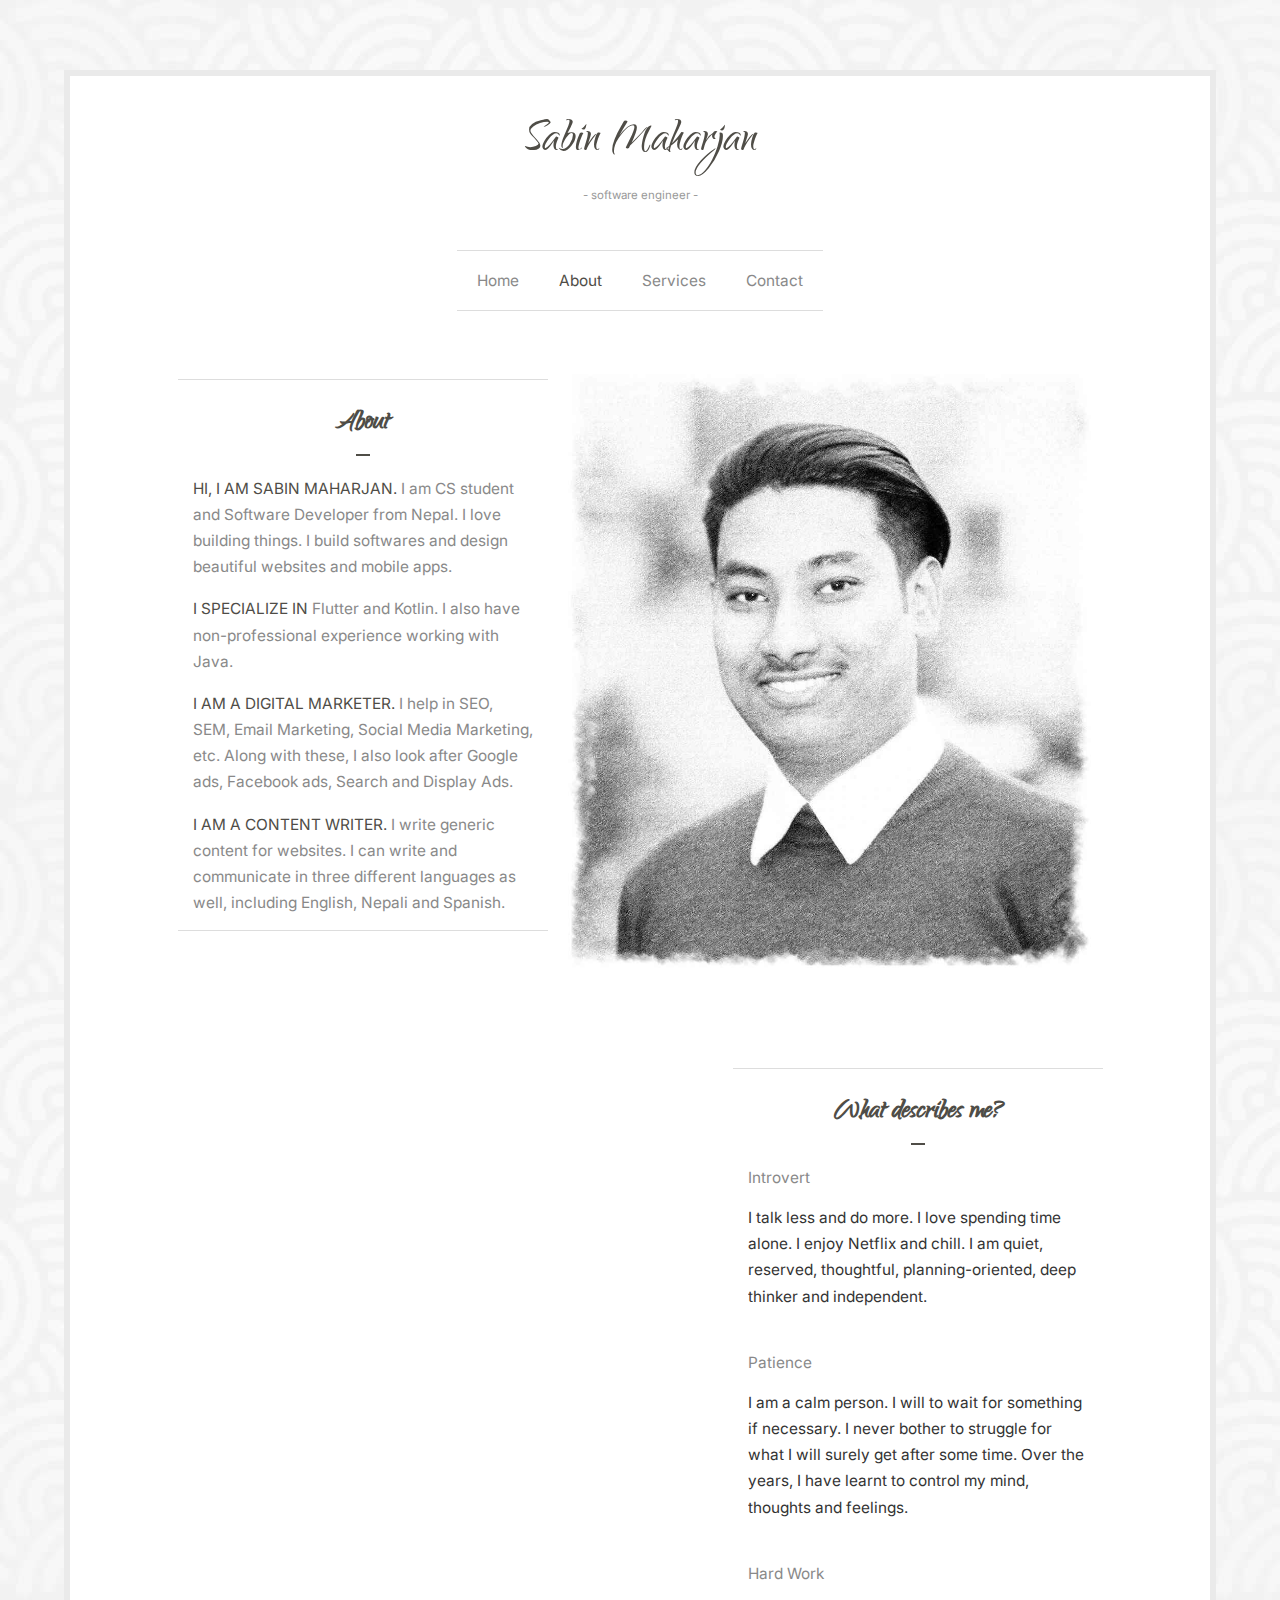
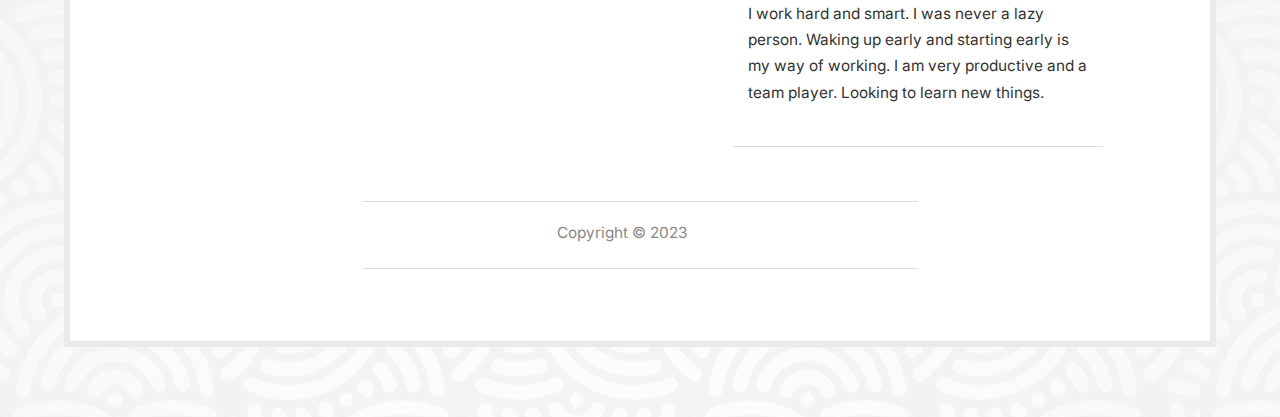
==== commit 0c9ba956: "Title changes made" ====
--- a/about.html
+++ b/about.html
@@ -38,7 +38,7 @@
         <div class="col-md-12">
             <!-- Logo -->
             <div class="brand wow fadeIn" data-wow-delay="0.1s"> Sabin Maharjan
-                <div class="title"> - software developer - </div>
+                <div class="title"> - software engineer - </div>
             </div>
 
             <!-- Navigation -->
@@ -54,7 +54,7 @@
                     </button>
                     <!-- navbar-brand is hidden on larger screens, but visible when the menu is collapsed -->
                     <div class="navbar-brand"><a href="#">Sabin Maharjan</a>
-                        <div class="title"> - software developer - </div>
+                        <div class="title"> - software engineer - </div>
                     </div>
 
                 </div>
@@ -95,9 +95,8 @@
                     </h4>
 
                     <h4>
-                        <span class="text-about">I specialize in</span> React.js and Django. I also have
-                        non-professional experience working with Java. I mostly use CMS like Wordpress and Squarespace
-                        to build websites.
+                        <span class="text-about">I specialize in</span> Flutter and Kotlin. I also have
+                        non-professional experience working with Java.
                     </h4>
 
                     <h4>
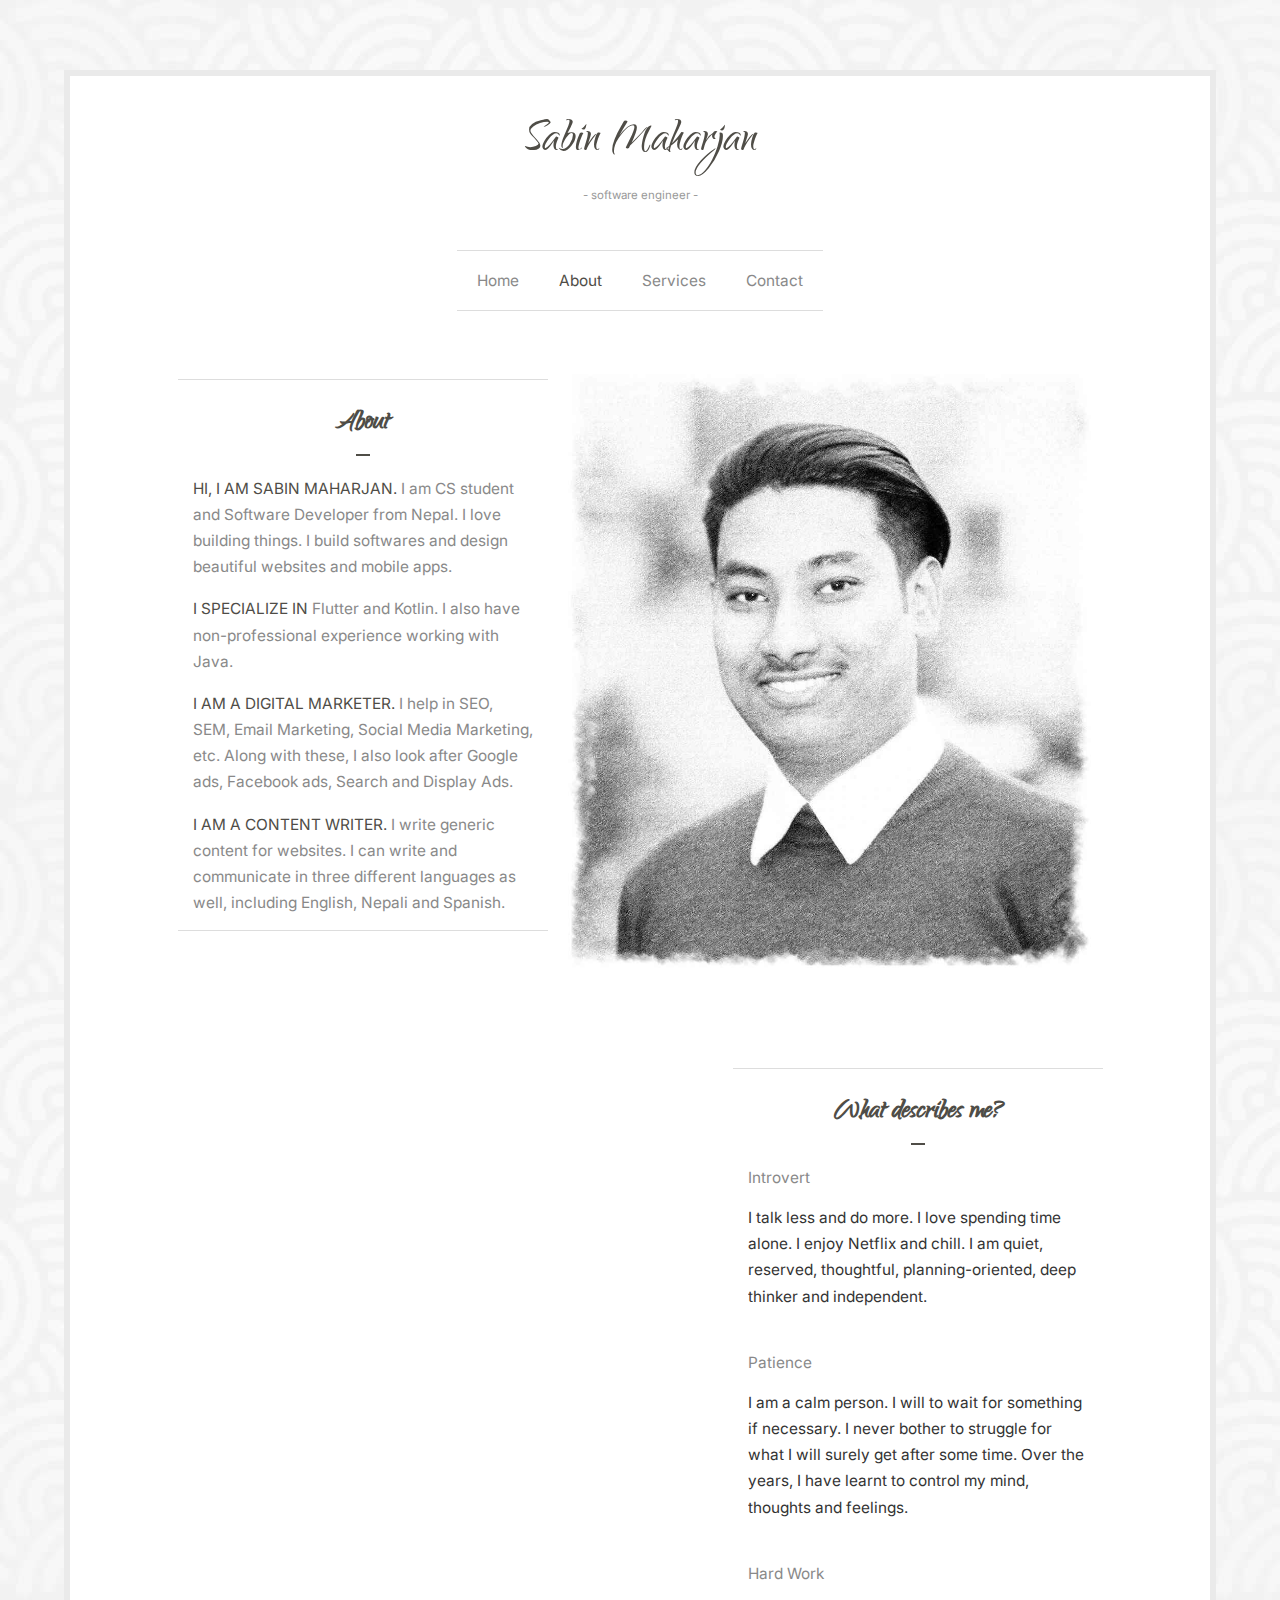
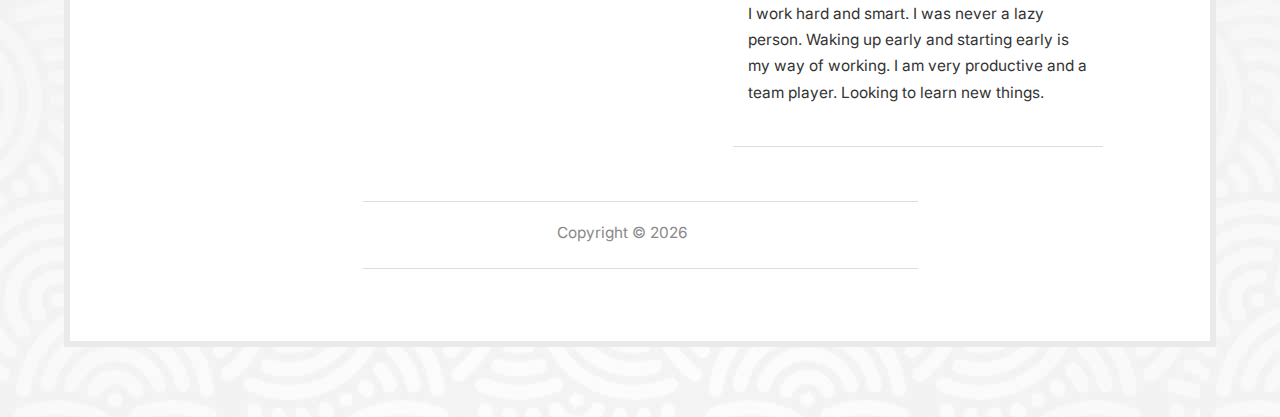
==== commit 26b3c9e8: "Footer changes" ====
--- a/about.html
+++ b/about.html
@@ -189,7 +189,7 @@
 
             <!-- Start footer -->
             <div class="footer col-md-6 col-xs-offset-3">
-                <h5>Copyright © 2023
+                <h5>Copyright © <script type="text/javascript">var year = new Date();document.write(year.getFullYear());</script>
                     <a href="https://facebook.com/sabinmhx"><i class="fa fa-facebook fa-1x icon1"></i></a>
                     <a href="https://twitter.com/sabinmhx"><i class="fa fa-twitter fa-1x icon1"></i></a>
                     <a href="https://instagram.com/sabinmhx"><i class="fa fa-instagram fa-1x icon1"></i></a>
